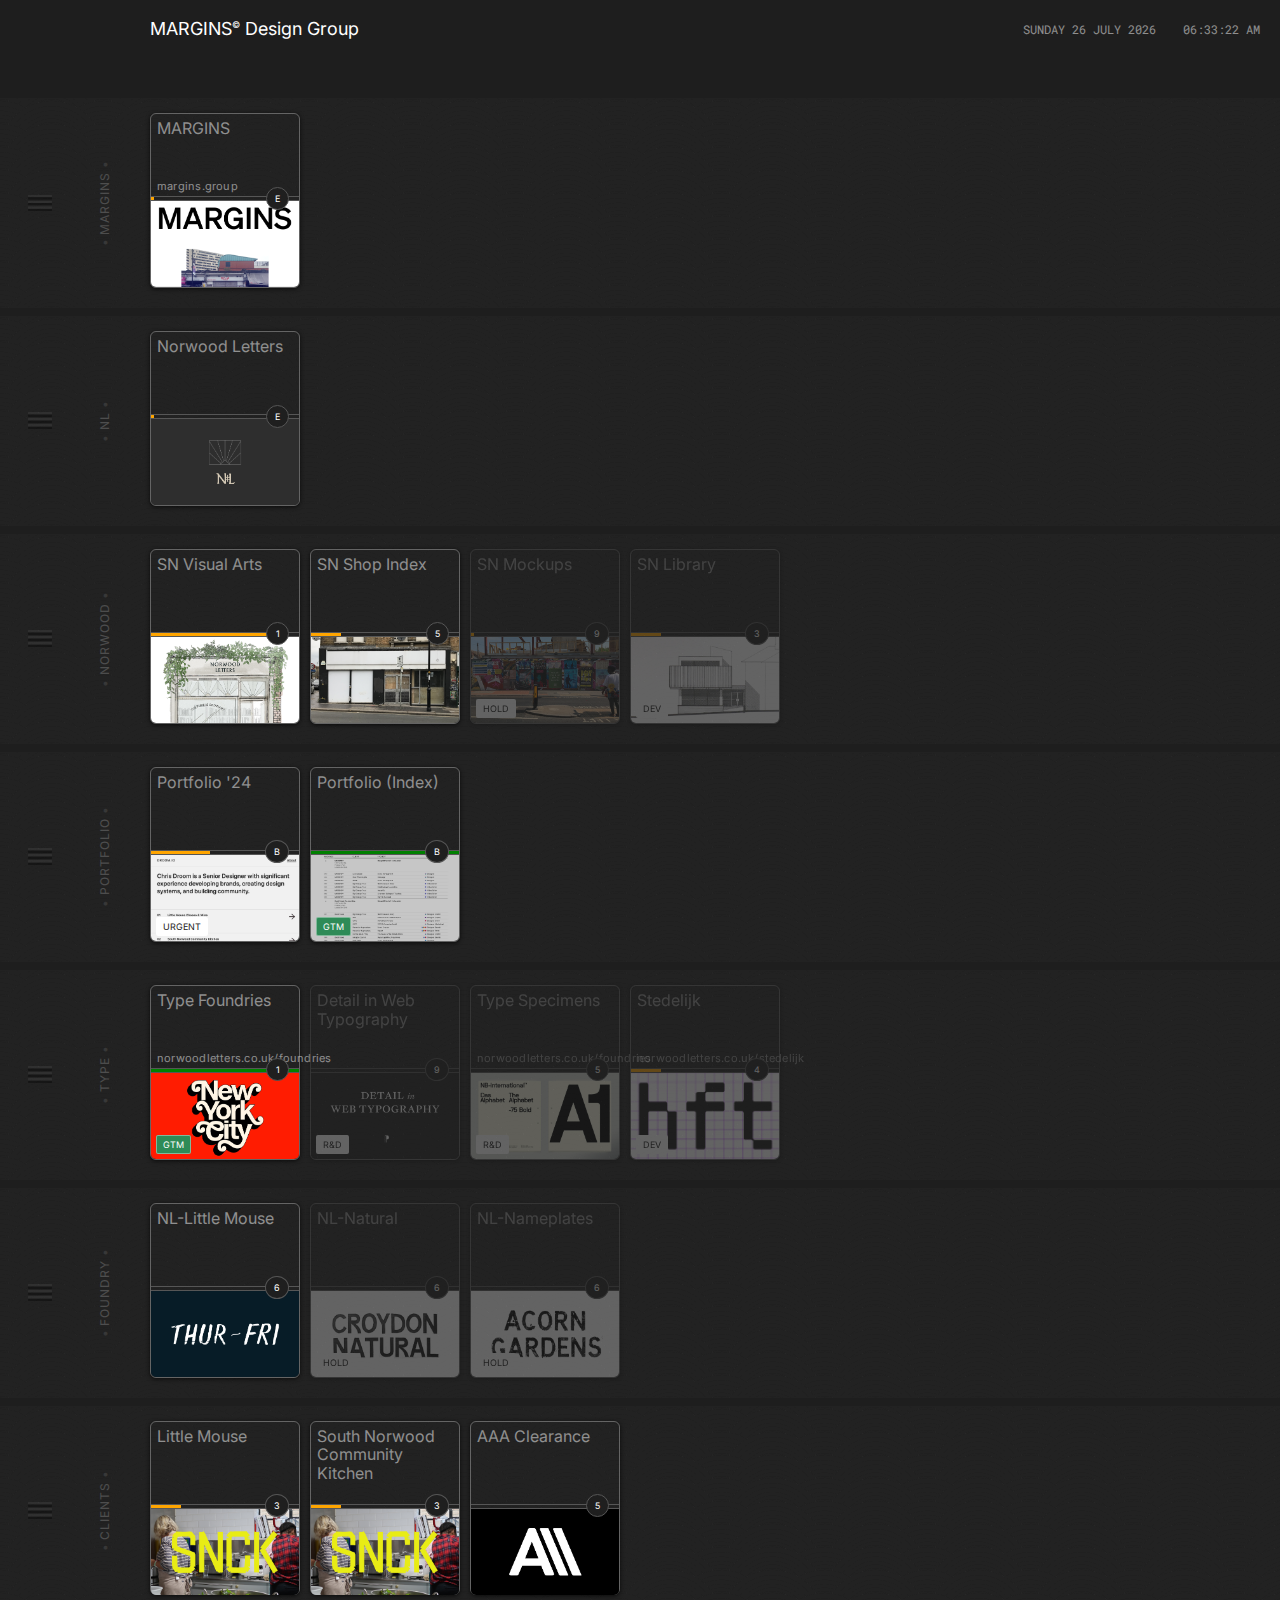
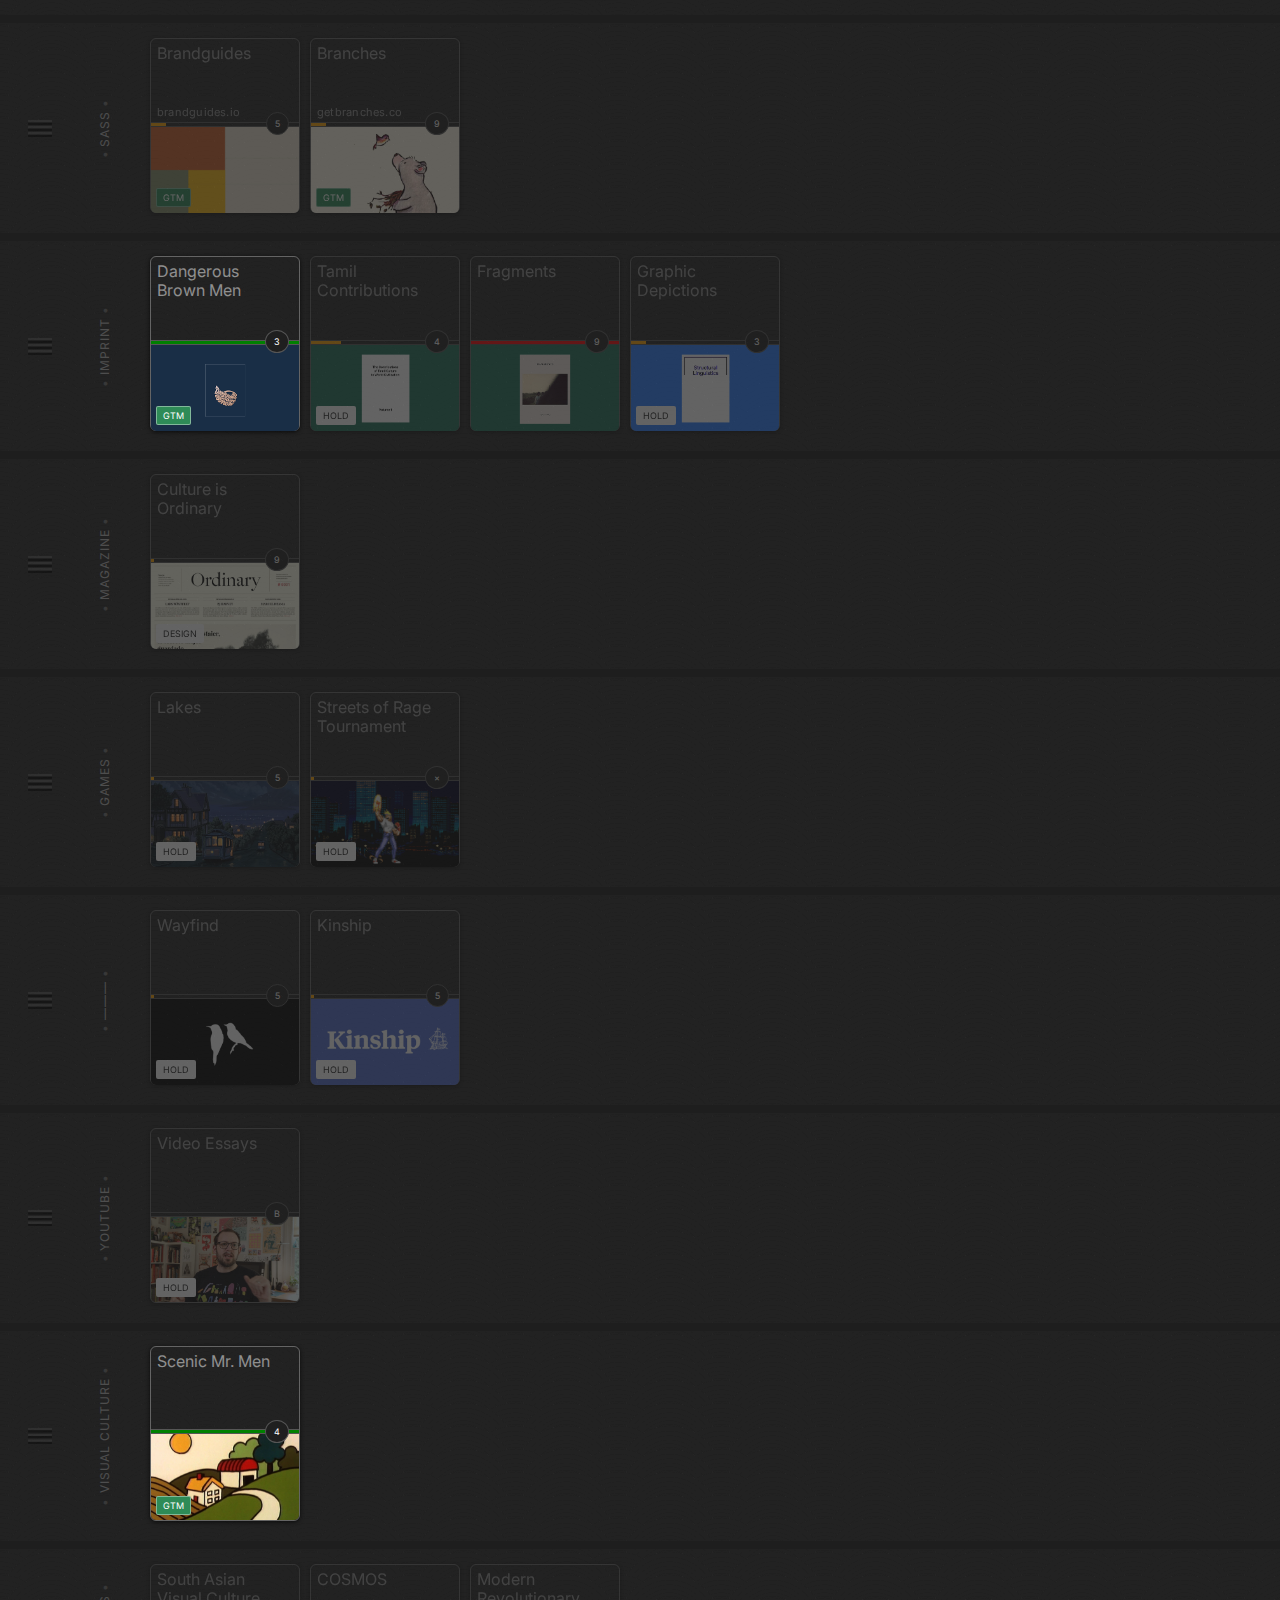
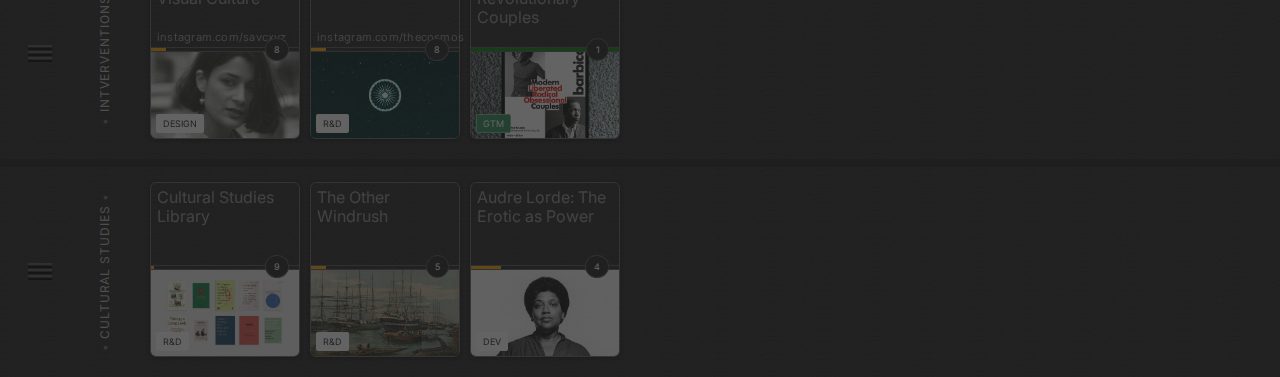
==== index.html @ eea76d72 "init" ====
<!DOCTYPE html>
<html>
   <head>
      <meta name="viewport" content="width=device-width, initial-scale=1">
      <link rel="preconnect" href="https://fonts.googleapis.com">
      <link rel="preconnect" href="https://fonts.gstatic.com" crossorigin>
      <link rel="stylesheet" href="https://fonts.googleapis.com/css2?family=Inter:wght@100..900&display=swap">
      <link rel="stylesheet" href="https://fonts.googleapis.com/css2?family=Roboto+Mono:ital,wght@0,100..700;1,100..700&display=swap">
      <link rel="stylesheet" href="css/reset.css"/>
      <link rel="stylesheet" href="css/gridplan.css"/>
      <link rel="stylesheet" href="css/chrome.css"/>
      <link rel="stylesheet" href="css/panel.css"/>
      <link rel="stylesheet" href="css/unit.css"/>
      <link rel="stylesheet" href="css/progress.css"/>
      <title>GRIDPLAN</title>
   </head>
   <body onload="startTime()">
      <header>
         <div>
            <h1>MARGINS<sup class="copyright">&copy;</sup> Design Group</h1>
         </div>
         <div>
            <div class="clock" id="clockdate">
               <div id="date" class="date"></div>
               <div id="clock" class="time"></div>
            </div>
         </div>
      </header>
      <article class="wrap">


         <section class="panel">
            <div class="panel-grip"><img src="chrome/grip.png"></div>
            <div class="panel-title">
               <label>MARGINS</label>
            </div>
            <div class="units">
               <a href="file:///Users/droom/Dropbox/GIT/margins/index.html" target="_blank" class="unit">
                  <div class="top">
                     <label class="project">MARGINS</label>
                     <label class="detail">margins.group</label>
                     <!-- <label class="tag">TAG</label> -->
                     <label class="points">E</label>
                  </div>
                  <div class="btm">
                     <div class="progress">
                        <div class="bar p0"></div>
                     </div>
                     <img src="units/margins.png">
                  </div>
               </a>
            </div>
         </section>




         <section class="panel">
            <div class="panel-grip"><img src="chrome/grip.png"></div>
            <div class="panel-title">
               <label>NL</label>
            </div>
            <div class="units">
               <a href="file:///Users/droom/Dropbox/GIT/nl/index.html" class="unit">
                  <div class="top">
                     <label class="project">Norwood Letters</label>
                     <!-- <label class="detail">DETAIL</label> -->
                     <!-- <label class="tag">TAG</label> -->
                     <label class="points">E</label>
                  </div>
                  <div class="btm">
                     <div class="progress">
                        <div class="bar p0"></div>
                     </div>
                     <img src="units/nl.png">
                  </div>
               </a>

            </div>
         </section>



         <section class="panel">
            <div class="panel-grip">
               <img src="chrome/grip.png">
            </div>
            <div class="panel-title">
               <label>Norwood</label>
            </div>
            <div class="units">
               <a href="#" class="unit">
                  <div class="top">
                     <label class="project">SN Visual Arts</label>
                     <!-- <label class="detail">DETAIL</label> -->
                     <!-- <label class="tag">TAG</label> -->
                     <label class="points">1</label>
                  </div>
                  <div class="btm">
                     <div class="progress">
                        <div class="bar p80"></div>
                     </div>
                     <img src="units/snva.png">
                  </div>
               </a>


               <a href="#" class="unit">
                  <div class="top">
                     <label class="project">SN Shop Index</label>
                     <!-- <label class="detail">DETAIL</label> -->
                     <!-- <label class="tag">TAG</label> -->
                     <label class="points">5</label>
                  </div>
                  <div class="btm">
                     <div class="progress">
                        <div class="bar p20"></div>
                     </div>
                     <img src="units/shops.png">
                  </div>
               </a>


               <a href="https://www.figma.com/file/OvR7TsTTPzoabJL5PXHqyq/LDN-Mockups?type=design&mode=design&t=ULPZbLzHWSez0Edj-0" class="unit darker box">
                  <div class="top">
                     <label class="project">SN Mockups</label>
                     <!-- <label class="detail">DETAIL</label> -->
                     <label class="tag hold">hold</label>
                     <label class="points">9</label>
                  </div>
                  <div class="btm">
                     <div class="progress">
                        <div class="bar p0"></div>
                     </div>
                     <img src="units/mockups.png">
                  </div>
               </a>
               <a href="#" class="unit">
                  <div class="top">
                     <label class="project">SN Library</label>
                     <!-- <label class="detail">DETAIL</label> -->
                     <label class="tag hold">dev</label>
                     <label class="points">3</label>
                  </div>
                  <div class="btm">
                     <div class="progress">
                        <div class="bar p20"></div>
                     </div>
                     <img src="units/snl.png">
                  </div>
               </a>



            </div>
         </section>










         <section class="panel">
            <div class="panel-grip"><img src="chrome/grip.png"></div>
            <div class="panel-title">
               <label>Portfolio</label>
            </div>
            <div class="units">


               <a href="file:///Users/droom/Dropbox/GIT/portfolio-2024/_build/index.html" target="_blank" class="unit">
                  <div class="top">
                     <label class="project">Portfolio '24</label>
                     <!-- <label class="detail">DETAIL</label> -->
                     <label class="tag urgent">urgent</label>
                     <label class="points">B</label>
                  </div>
                  <div class="btm">
                     <div class="progress">
                        <div class="bar p40"></div>
                     </div>
                     <img src="units/portfolio.png">
                  </div>
               </a>
               <a href="file:///Users/droom/Dropbox/GIT/portfolio-index/index.html" class="unit">
                  <div class="top">
                     <label class="project">Portfolio (Index)</label>
                     <!-- <label class="detail">DETAIL</label> -->
                     <label class="tag gtm">gtm</label>
                     <label class="points">B</label>
                  </div>
                  <div class="btm">
                     <div class="progress">
                        <div class="bar p100"></div>
                     </div>
                     <img src="units/portfolio-index.png">
                  </div>
               </a>


            </div>
         </section>









         <section class="panel">
            <div class="panel-grip"><img src="chrome/grip.png"></div>
            <div class="panel-title">
               <label>Type</label>
            </div>
            <div class="units">


              <a href="#" class="unit">
                  <div class="top">
                     <label class="project">Type Foundries</label>
                     <label class="detail">norwoodletters.co.uk/foundries</label>
                     <label class="tag gtm">gtm</label>
                     <label class="points">1</label>
                  </div>
                  <div class="btm">
                     <div class="progress">
                        <div class="bar p100"></div>
                     </div>
                     <img src="units/foundries.png">
                  </div>
               </a>


               <a href="#" class="unit">
                  <div class="top">
                     <label class="project">Detail in Web Typography</label>
                     <!-- <label class="detail">DETAIL</label> -->
                     <label class="tag r&d hold">r&amp;d</label>
                     <label class="points">9</label>
                  </div>
                  <div class="btm">
                     <div class="progress">
                        <div class="bar"></div>
                     </div>
                     <img src="units/diwt.png">
                  </div>
               </a>


               <a href="#" class="unit">
                  <div class="top">
                     <label class="project">Type Specimens</label>
                     <label class="detail">norwoodletters.co.uk/foundries</label>
                     <label class="tag r&d hold">r&amp;d</label>
                     <label class="points">5</label>
                  </div>
                  <div class="btm">
                     <div class="progress">
                        <div class="bar"></div>
                     </div>
                     <img src="units/typeface-index.png">
                  </div>
               </a>


 

               <a href="project/lorde.html" class="unit">
                  <div class="top">
                     <label class="project">Stedelijk</label>
                     <label class="detail">norwoodletters.co.uk/stedelijk</label>
                     <label class="tag hold">dev</label>
                     <label class="points">4</label>
                  </div>
                  <div class="btm">
                     <div class="progress">
                        <div class="bar p20"></div>
                     </div>
                     <img src="units/stedelijk.png">
                  </div>
               </a>

            </div>
         </section>










         
         <section class="panel">
            <div class="panel-grip">
               <img src="chrome/grip.png">
            </div>
            <div class="panel-title">
               <label>Foundry</label>
            </div>
            <div class="units">
               <a href="#" class="unit">
                  <div class="top">
                     <label class="project">NL-Little Mouse</label>
                     <!-- <label class="detail">DETAIL</label> -->
                     <!-- <label class="tag">TAG</label> -->
                     <label class="points">6</label>
                  </div>
                  <div class="btm">
                     <div class="progress">
                        <div class="bar"></div>
                     </div>
                     <img src="units/justina.png">
                  </div>
               </a>
               <a href="#" class="unit">
                  <div class="top">
                     <label class="project">NL-Natural</label>
                     <!-- <label class="detail">DETAIL</label> -->
                     <label class="tag hold">hold</label>
                     <label class="points">6</label>
                  </div>
                  <div class="btm">
                     <div class="progress">
                        <div class="bar"></div>
                     </div>
                     <img src="units/natural.png">
                  </div>
               </a>
               <a href="#" class="unit">
                  <div class="top">
                     <label class="project">NL-Nameplates</label>
                     <!-- <label class="detail">DETAIL</label> -->
                     <label class="tag hold">hold</label>
                     <label class="points">6</label>
                  </div>
                  <div class="btm">
                     <div class="progress">
                        <div class="bar"></div>
                     </div>
                     <img src="units/nameplates.png">
                  </div>
               </a>
            </div>
         </section>



























         <section class="panel">
            <div class="panel-grip"><img src="chrome/grip.png"></div>
            <div class="panel-title"><label>Clients</label></div>
            <div class="units">


               
               <a href="#" class="unit">
                  <div class="top">
                     <label class="project">Little Mouse</label>
                     <!-- <label class="detail">DETAIL</label> -->
                     <!-- <label class="tag">TAG</label> -->
                     <label class="points">3</label>
                  </div>
                  <div class="btm">
                     <div class="progress">
                        <div class="bar p20"></div>
                     </div>
                     <img src="units/snck.png">
                  </div>
               </a>



               <a href="#" class="unit">
                  <div class="top">
                     <label class="project">South Norwood Community Kitchen</label>
                     <!-- <label class="detail">DETAIL</label> -->
                     <!-- <label class="tag">TAG</label> -->
                     <label class="points">3</label>
                  </div>
                  <div class="btm">
                     <div class="progress">
                        <div class="bar p20"></div>
                     </div>
                     <img src="units/snck.png">
                  </div>
               </a>



               <a href="#" class="unit">
                  <div class="top">
                     <label class="project">AAA Clearance</label>
                     <!-- <label class="detail">DETAIL</label> -->
                     <!-- <label class="tag">TAG</label> -->
                     <label class="points">5</label>
                  </div>
                  <div class="btm">
                     <div class="progress">
                        <div class="bar"></div>
                     </div>
                     <img src="units/tripplea.png">
                  </div>
               </a>
            </div>
         </section>





         <section class="panel">
            <div class="panel-grip"><img src="chrome/grip.png"></div>
            <div class="panel-title"><label>SaSS</label></div>
            <div class="units">
               <a href="#" class="unit">
                  <div class="top">
                     <label class="project">Brandguides</label>
                     <label class="detail">brandguides.io</label>
                     <label class="tag gtm hold">gtm</label>
                     <label class="points">5</label>
                  </div>
                  <div class="btm">
                     <div class="progress">
                        <div class="bar p10"></div>
                     </div>
                     <img src="units/brandguides.png">
                  </div>
               </a>
               <a href="#" class="unit">
                  <div class="top">
                     <label class="project">Branches</label>
                     <label class="detail">getbranches.co</label>
                     <label class="tag hold gtm">gtm</label>
                     <label class="points">9</label>
                  </div>
                  <div class="btm">
                     <div class="progress">
                        <div class="bar p10"></div>
                     </div>
                     <img src="units/branches.png">
                  </div>
               </a>

            </div>
         </section>















         
         <section class="panel">
            <div class="panel-grip">
               <img src="chrome/grip.png">
            </div>
            <div class="panel-title">
               <label>Imprint</label>
            </div>
            <div class="units">
               <a href="#" class="unit">
                  <div class="top">
                     <label class="project">Dangerous<br>Brown Men</label>
                     <!-- <label class="detail">DETAIL</label> -->
                     <label class="tag gtm">gtm</label>
                     <label class="points">3</label>
                  </div>
                  <div class="btm">
                     <div class="progress">
                        <div class="bar p100"></div>
                     </div>
                     <img src="units/dbm.png">
                  </div>
               </a>
               <a href="#" class="unit">
                  <div class="top">
                     <label class="project">Tamil Contributions</label>
                     <!-- <label class="detail">DETAIL</label> -->
                     <label class="tag hold">hold</label>
                     <label class="points">4</label>
                  </div>
                  <div class="btm">
                     <div class="progress">
                        <div class="bar p20"></div>
                     </div>
                     <img src="units/tamil.png">
                  </div>
               </a>
               <a href="#" class="unit">
                  <div class="top">
                     <label class="project">Fragments</label>
                     <!-- <label class="detail">DETAIL</label> -->
                     <!-- <label class="tag">TAG</label> -->
                     <label class="points">9</label>
                  </div>
                  <div class="btm">
                     <div class="progress">
                        <div class="bar hold"></div>
                     </div>
                     <img src="units/fragments.png">
                  </div>
               </a>
               <a href="#" class="unit">
                  <div class="top">
                     <label class="project">Graphic Depictions</label>
                     <!-- <label class="detail">DETAIL</label> -->
                     <label class="tag hold">hold</label>
                     <label class="points">3</label>
                  </div>
                  <div class="btm">
                     <div class="progress">
                        <div class="bar p10"></div>
                     </div>
                     <img src="units/structual.png">
                  </div>
               </a>
            </div>
         </section>



         <section class="panel">
            <div class="panel-grip"><img src="chrome/grip.png"></div>
            <div class="panel-title">
               <label>Magazine</label>
            </div>
            <div class="units">
               <a href="#" class="unit">
                  <div class="top">
                     <label class="project">Culture is Ordinary</label>
                     <!-- <label class="detail">DETAIL</label> -->
                     <label class="tag hold">design</label>
                     <label class="points">9</label>
                  </div>
                  <div class="btm">
                     <div class="progress">
                        <div class="bar p0"></div>
                     </div>
                     <img src="units/ordinary.png">
                  </div>
               </a>
            </div>

         </section>




         <section class="panel">
            <div class="panel-grip"><img src="chrome/grip.png"></div>
            <div class="panel-title">
               <label>Games</label>
            </div>
            <div class="units">
               <a href="project/lakes.html" class="unit">
                  <div class="top">
                     <label class="project">Lakes</label>
                     <!-- <label class="detail">DETAIL</label> -->
                     <label class="tag hold">hold</label>
                     <label class="points">5</label>
                  </div>
                  <div class="btm">
                     <div class="progress">
                        <div class="bar p0"></div>
                     </div>
                     <img src="units/lakes.png">
                  </div>
               </a>
               <a href="project/lorde.html" class="unit">
                  <div class="top">
                     <label class="project">Streets of Rage Tournament</label>
                     <!-- <label class="detail">DETAIL</label> -->
                     <label class="tag hold">hold</label>
                     <label class="points">×</label>
                  </div>
                  <div class="btm">
                     <div class="progress">
                        <div class="bar p0"></div>
                     </div>
                     <img src="units/sor.png">
                  </div>
               </a>
            </div>
         </section>


         <section class="panel">
            <div class="panel-grip"><img src="chrome/grip.png"></div>
            <div class="panel-title"><label>———</label></div>
            <div class="units">

               <a href="#" class="unit">
                  <div class="top">
                     <label class="project">Wayfind</label>
                     <!-- <label class="detail">DETAIL</label> -->
                     <label class="tag hold">hold</label>
                     <label class="points">5</label>
                  </div>
                  <div class="btm">
                     <div class="progress">
                        <div class="bar p0"></div>
                     </div>
                     <img src="units/wayfind.png">
                  </div>
               </a>

               <a href="#" class="unit">
                  <div class="top">
                     <label class="project">Kinship</label>
                     <!-- <label class="detail">DETAIL</label> -->
                     <label class="tag hold">hold</label>
                     <label class="points">5</label>
                  </div>
                  <div class="btm">
                     <div class="progress">
                        <div class="bar p0"></div>
                     </div>
                     <img src="units/kinship.png">
                  </div>
               </a>
            </div>
         </section>


         <section class="panel">
            <div class="panel-grip"><img src="chrome/grip.png"></div>
            <div class="panel-title">
               <label>YouTube</label>
            </div>
            <div class="units">

               <a href="#" class="unit">
                  <div class="top">
                     <label class="project">Video Essays</label>
                     <!-- <label class="detail">DETAIL</label> -->
                     <label class="tag hold">hold</label>
                     <label class="points">B</label>
                  </div>
                  <div class="btm">
                     <div class="progress">
                        <div class="bar"></div>
                     </div>
                     <img src="units/video.png">
                  </div>
               </a>

            </div>
         </section>



         <section class="panel">
            <div class="panel-grip"><img src="chrome/grip.png"></div>
            <div class="panel-title">
               <label>Visual Culture</label>
            </div>
            <div class="units">
               <a href="#" class="unit">
                  <div class="top">
                     <label class="project">Scenic Mr. Men</label>
                     <!-- <label class="detail">DETAIL</label> -->
                     <label class="tag gtm">gtm</label>
                     <label class="points">4</label>
                  </div>
                  <div class="btm">
                     <div class="progress">
                        <div class="bar p100"></div>
                     </div>
                     <img src="units/scenic.png">
                  </div>
               </a>


            </div>
         </section>



         <section class="panel">
            <div class="panel-grip"><img src="chrome/grip.png"></div>
            <div class="panel-title">
               <label>Intverventions</label>
            </div>
            <div class="units">
               <a href="#" class="unit">
                  <div class="top">
                     <label class="project">South Asian Visual Culture</label>
                     <label class="detail">instagram.com/savcxyz</label>
                     <label class="tag hold">design</label>
                     <label class="points">8</label>
                  </div>
                  <div class="btm">
                     <div class="progress">
                        <div class="bar p10"></div>
                     </div>
                     <img src="units/savc.png">
                  </div>
               </a>
               <a href="#" class="unit">
                  <div class="top">
                     <label class="project">COSMOS</label>
                     <label class="detail">instagram.com/thecosmos</label>
                     <label class="tag hold r&d">r&amp;d</label>
                     <label class="points">8 </label>
                  </div>
                  <div class="btm">
                     <div class="progress">
                        <div class="bar p10"></div>
                     </div>
                     <img src="units/cosmos.png">
                  </div>
               </a>

               <a href="#" class="unit">
                  <div class="top">
                     <label class="project">Modern Revolutionary Couples</label>
                     <!-- <label class="detail">DETAIL</label> -->
                     <label class="tag gtm hold">gtm</label>
                     <label class="points">1</label>
                  </div>
                  <div class="btm">
                     <div class="progress">
                        <div class="bar p100"></div>
                     </div>
                     <img src="units/barbican.png">
                  </div>
               </a>
            </div>
         </section>







         <section class="panel">
            <div class="panel-grip"><img src="chrome/grip.png"></div>
            <div class="panel-title">
               <label>Cultural Studies</label>
            </div>
            <div class="units">
               <a href="#" class="unit">
                  <div class="top">
                     <label class="project">Cultural Studies Library</label>
                     <!-- <label class="detail">DETAIL</label> -->
                     <label class="tag r&d hold">r&amp;d</label>
                     <!-- <label class="tag">TAG</label> -->

                     <label class="points">9</label>
                  </div>
                  <div class="btm">
                     <div class="progress">
                        <div class="bar p0"></div>
                     </div>
                     <img src="units/cultural.png">
                  </div>
               </a>
               <a href="#" class="unit">
                  <div class="top">
                     <label class="project">The Other Windrush</label>
                     <!-- <label class="detail">DETAIL</label> -->
                     <label class="tag r&d hold">r&amp;d</label>
                     <label class="points">5</label>
                  </div>
                  <div class="btm">
                     <div class="progress">
                        <div class="bar p10"></div>
                     </div>
                     <img src="units/exhibition.png">
                  </div>
               </a>

               <a href="project/lorde.html" class="unit">
                  <div class="top">
                     <label class="project">Audre Lorde: The Erotic as Power</label>
                     <!-- <label class="detail">DETAIL</label> -->
                     <label class="tag hold">dev</label>
                     <label class="points">4</label>
                  </div>
                  <div class="btm">
                     <div class="progress">
                        <div class="bar p20"></div>
                     </div>
                     <img src="units/lorde.png">
                  </div>
               </a>

            </div>

         </section>




      </article>
   </body>
   <script type="text/javascript">
      function startTime() {
          var today = new Date();
          var hr = today.getHours();
          var min = today.getMinutes();
          var sec = today.getSeconds();
          ap = (hr < 12) ? "<span>AM</span>" : "<span>PM</span>";
          hr = (hr == 0) ? 12 : hr;
          hr = (hr > 12) ? hr - 12 : hr;
          //Add a zero in front of numbers<10
          hr = checkTime(hr);
          min = checkTime(min);
          sec = checkTime(sec);
          // document.getElementById("clock").innerHTML = hr + ":" + min + " " + ap;
          document.getElementById("clock").innerHTML = hr + ":" + min + ":" + sec + " " + ap;
      
          
          var months = ['January', 'February', 'March', 'April', 'May', 'June', 'July', 'August', 'September', 'October', 'November', 'December'];
          // var days = ['Sun', 'Mon', 'Tue', 'Wed', 'Thu', 'Fri', 'Sat'];
          var days = ['Sunday', 'Monday', 'Tuesday', 'Wednesday', 'Thursday', 'Friday', 'Saturday'];
      
          var curWeekDay = days[today.getDay()];
          var curDay = today.getDate();
          var curMonth = months[today.getMonth()];
          var curYear = today.getFullYear();
          var date = curWeekDay+" "+curDay+" "+curMonth+" "+curYear;
          document.getElementById("date").innerHTML = date;
          
          var time = setTimeout(function(){ startTime() }, 500);
      }
      function checkTime(i) {
          if (i < 10) {
              i = "0" + i;
          }
          return i;
      }
      
      
      
      
      
   </script>
</html>
---- css/gridplan.css ----
html, body {
     height: 100%;
     background: #1E1E1E;
/*     background: #222;*/

     color: rgba(255,255,255,0.5);
     font-family: "Inter", sans-serif;
     font-optical-sizing: auto;
     font-style: normal;
     font-variation-settings: "slnt" 0;
}
 *, *:before, *:after {
     box-sizing: border-box;
/*     outline: 1px solid red;*/
     
}
 a{
     color: inherit;
}
---- css/chrome.css ----
.logo{
     border-radius: 10px;
     position: fixed;
     top: 25px;
     right: 25px;
     width: 40px;
     z-index: 999;
}

header{
   display: flex;
}

header div{
}

header div:nth-child(1){
flex-grow: 1;
}
header div:nth-child(2){
}

.clock{
     margin: 20px 20px 0 0;
     line-height: 1.2rem;
     font-family: "Roboto Mono", monospace;
     font-optical-sizing: auto;
       font-weight: 400;
     font-style: normal;
     font-size: 12px;
     text-transform: uppercase;
}

.time,
.date{
/*   display: inline-flex;*/
   display: inline;

}

.time{
   margin-left: 20px;
}


sup{
font-size: 9px;
vertical-align: super;
}

 h1{
    color: white;
     margin: 20px 0 60px 150px;
     font-size: 18px;
}
---- css/panel.css ----
.units{
     display: flex;
     gap: 10px;
     padding: 15px 10px 20px 20px;
}
 .panel{
     display: flex;
     background: #1E1E1E;
     background: #222;
     width: 100%;
     background-image: url("../bg/arches.png");
}
 .panel + .panel{
     margin-top: 8px;
}
 .panel + .panel-title{
     margin-top: 8px;
}

 .panel-grip {
         display: flex;
     justify-content: center;
     align-items: center;
     width: 80px;
     min-width: 80px;
 }

 .panel-grip img{
    width: 24px;
    min-width: 24px;
    opacity: 0.7;
 }



 .panel-title{
     display: flex;
     justify-content: center;
/*     align-items: center;*/
     width: 50px;
     min-width: 50px;
     text-align: center;
/*     text-align: justify;*/

}
 .panel-title label{
     font-size: 12px;
     text-transform: uppercase;
     writing-mode: sideways-lr;
     letter-spacing: 0.08em;
     opacity: 0.4;
/*     color: blue;*/
}


 .panel-title label:before{
     content: "• ";
     opacity: 0.5;
}
 .panel-title label:after{
     content: " •";
     opacity: 0.5;

}
---- css/unit.css ----
.unit{
     width: 150px;
     min-width: 150px;
     border-radius: 6px;
     white-space: wrap;
     display: flex;
     flex-direction: column;
     align-items: flex-end;
     border-color: rgba(255, 255, 255, 0.3);
     border-width: 1px;
     border-style: solid;
     position: relative;
     box-shadow: rgba(0, 0, 0, 0.7) 0px 1px 4px;
}
 .unit .top{
     height: 50%;
     width: 100%;
     min-height: 84px;
     padding: 5px 7px 8px 6px;
     display: flex;
     flex-direction: column;
}
 .unit .top .project{
     line-height: 1.18rem;
     align-self: flex-start;
     flex-grow: 1;
     width: 100%;
}
 .unit .top .detail{
     align-self: end;
     font-size: 11px;
     letter-spacing: 0.02em;
     line-height: 1.1em;
     width: 100%;
}


 .unit .top .tag{
     border-radius: 2px;
     position: absolute;
     bottom: 5px;
     left: 5px;
     font-size: 9px;
     padding: 4px 6px;
     border: rgba(255, 255, 255, 0.4);
     border-width: 1px;
     border-style: solid;
     color: white;
     color: #222;
     text-transform: uppercase;
/*     mix-blend-mode: exclusion;*/
     background-color: rgba(255, 255, 255, 1);
}

 .unit .top .tag.gtm{
/*     background-color: rgba(255, 255, 255, 1);*/
     color: white;
     background-color: seagreen;
}








.points{
     border-radius: 50%;
     background: green;
     color: white;
     position: absolute;
     top: 42%;
     right: 10px;
     font-size: 9px;
     background: #1f1f1f;
     padding: 6px 8px;
     min-width: 23px;
     border-color: #565656;
     border-width: 1px;
     border-style: solid;
     text-align: center;
}
 .unit:hover{
     border-color: rgba(255, 255, 255, 0.8);
     border-width: 1px;
     border-style: solid;
}
 .unit:hover .top{
     opacity: 1;
}
 .unit:hover .top .project{
     color: white;
}

 .unit:hover .top .points{
/*     border-color: #565656;*/
     border-color: #D2D2D2;
     border-width: 1px;
     border-style: solid;
}



 .unit:hover .btm .progress{
     border-top: #D2D2D2 solid 1px;
     border-bottom: #D2D2D2 solid 1px;

}

 .unit .btm{
     align-self: flex-end;
     height: 50%;
     width: 100%;
/*     min-height: 84px;*/
}
 .unit .btm img{
     width: 100%;
/*     height: 90px;*/
/*     width: 150px;*/

     border-bottom-left-radius: 5px;
     border-bottom-right-radius: 5px;
}




.unit:has(.hold){
    opacity: 0.3;
}

.unit:has(.hold):hover{
    opacity: 0.9;
}



.unit:has(.p100){
/*    opacity: 0.3;*/
/*    border-color: seagreen;*/
}



/* guide */

 .unit-guide{
     width: 150px;
     opacity: 0.7;
}
 .unit-guide:hover{
     opacity: 1;
}



  .black.box {
    --shadow-color: hsl(0deg 0% 0% / 0.5);
  }

  .goldilocks.box {
    --shadow-color: hsl(220deg 60% 50%);
  }
  .box {
    filter: drop-shadow(
      1px 2px 8px var(--shadow-color)
    );
  }
---- css/progress.css ----
.progress{
    width: 100%;
    height: 5px;
    margin-top: -4px;
     border-bottom: #D2D2D2 solid 1px;
     border-bottom: #565656 solid 1px;
     border-top: #565656 solid 1px;

}
.progress .bar{
    width: 0%;
    height: 3px;
    background-color: orange;
}

.progress .bar.p0{
    width: 2%;
}

.progress .bar.p10{
    width: 10%;
}

.progress .bar.p20{
    width: 20%;
}

.progress .bar.p40{
    width: 40%;
}

.progress .bar.p60{
    width: 60%;
}

.progress .bar.p80{
    width: 80%;
}

.progress .bar.p100{
    width: 100%;
    background-color: green;
}


.progress .bar.hold{
    width: 100%;
    background-color: red;

}
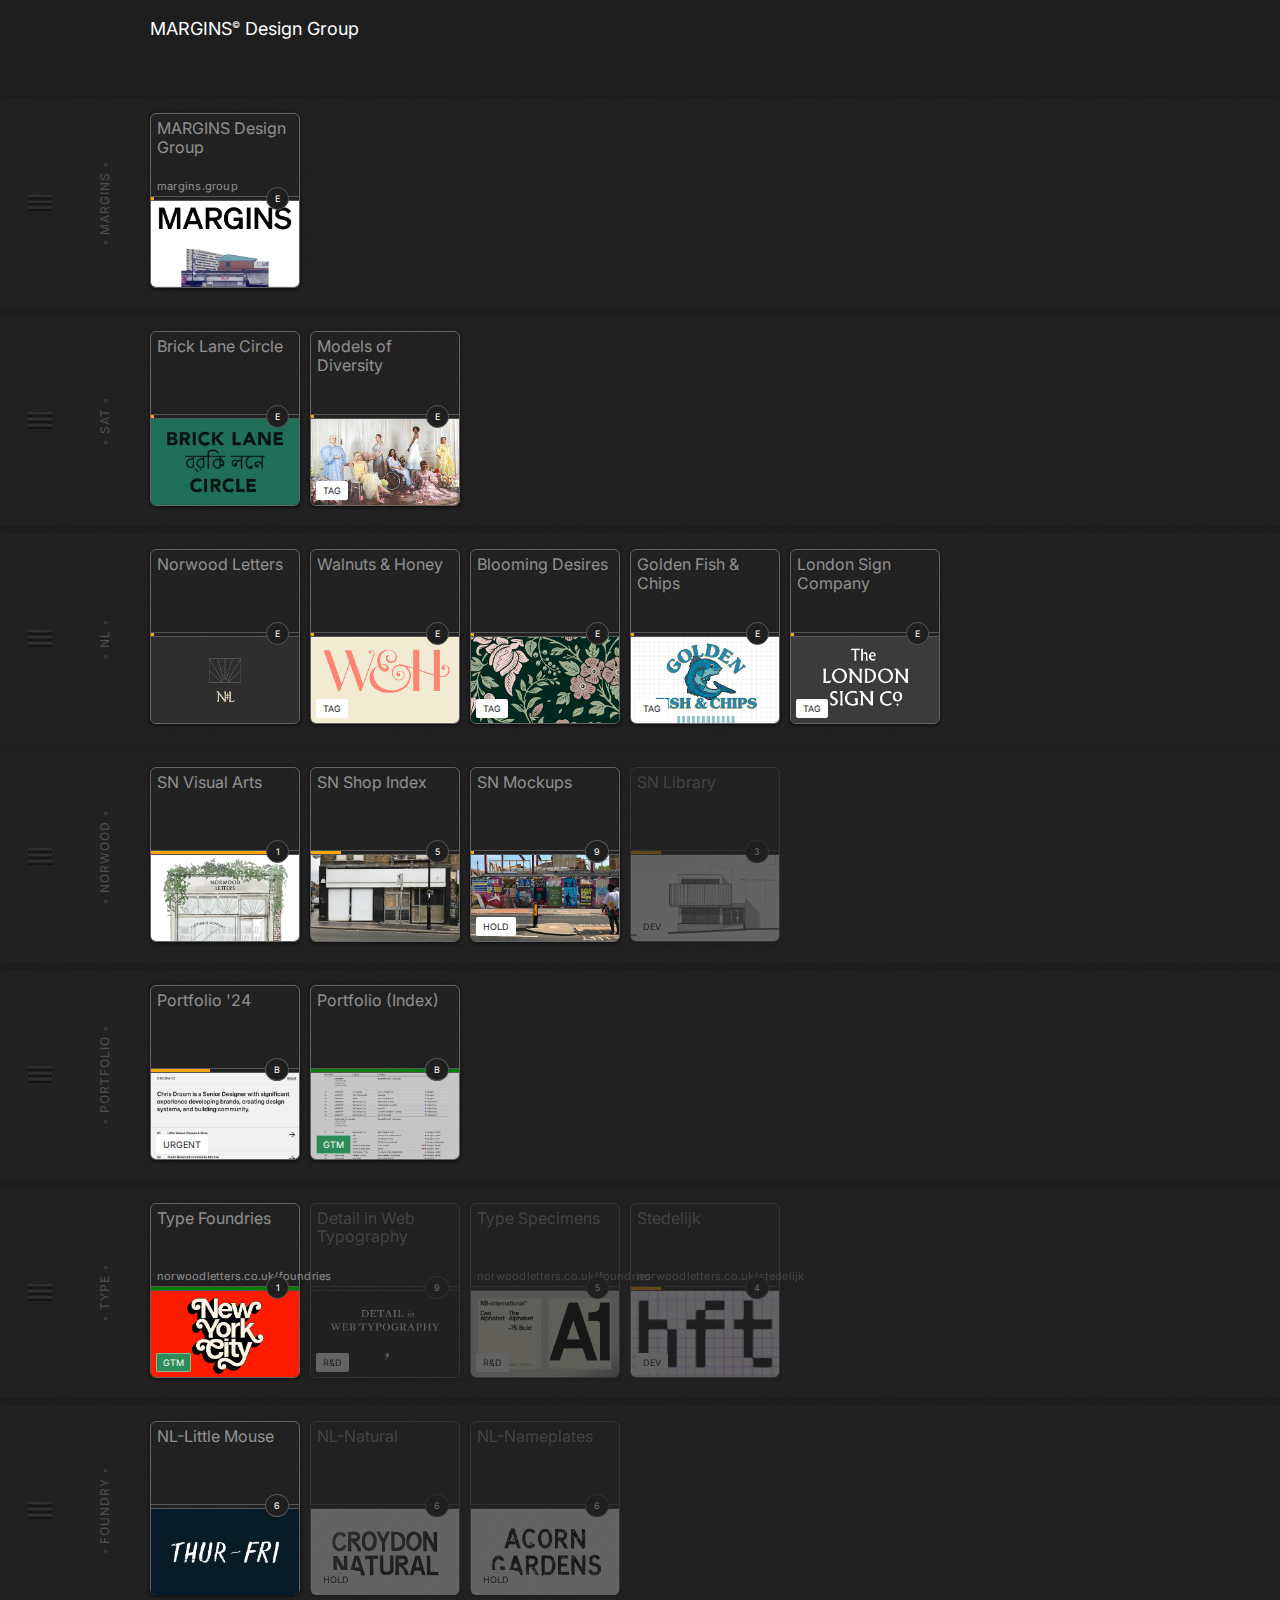
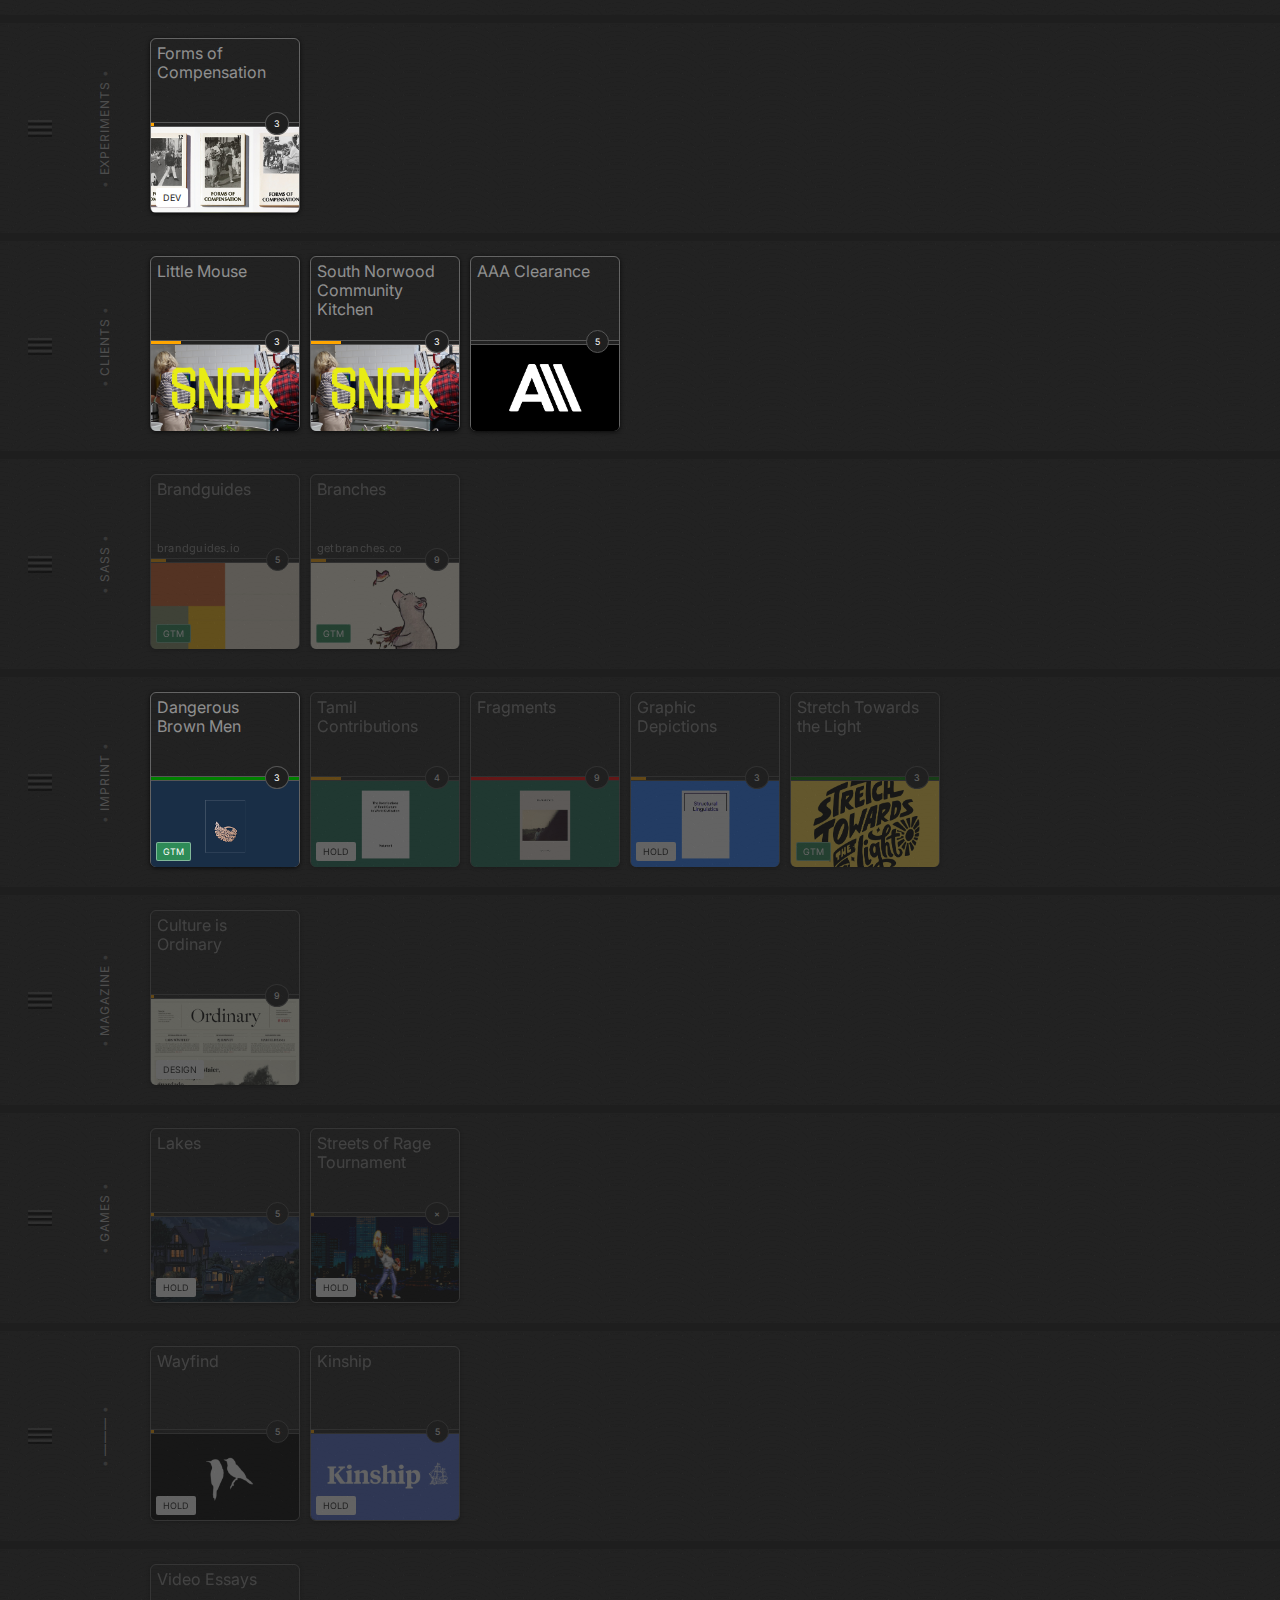
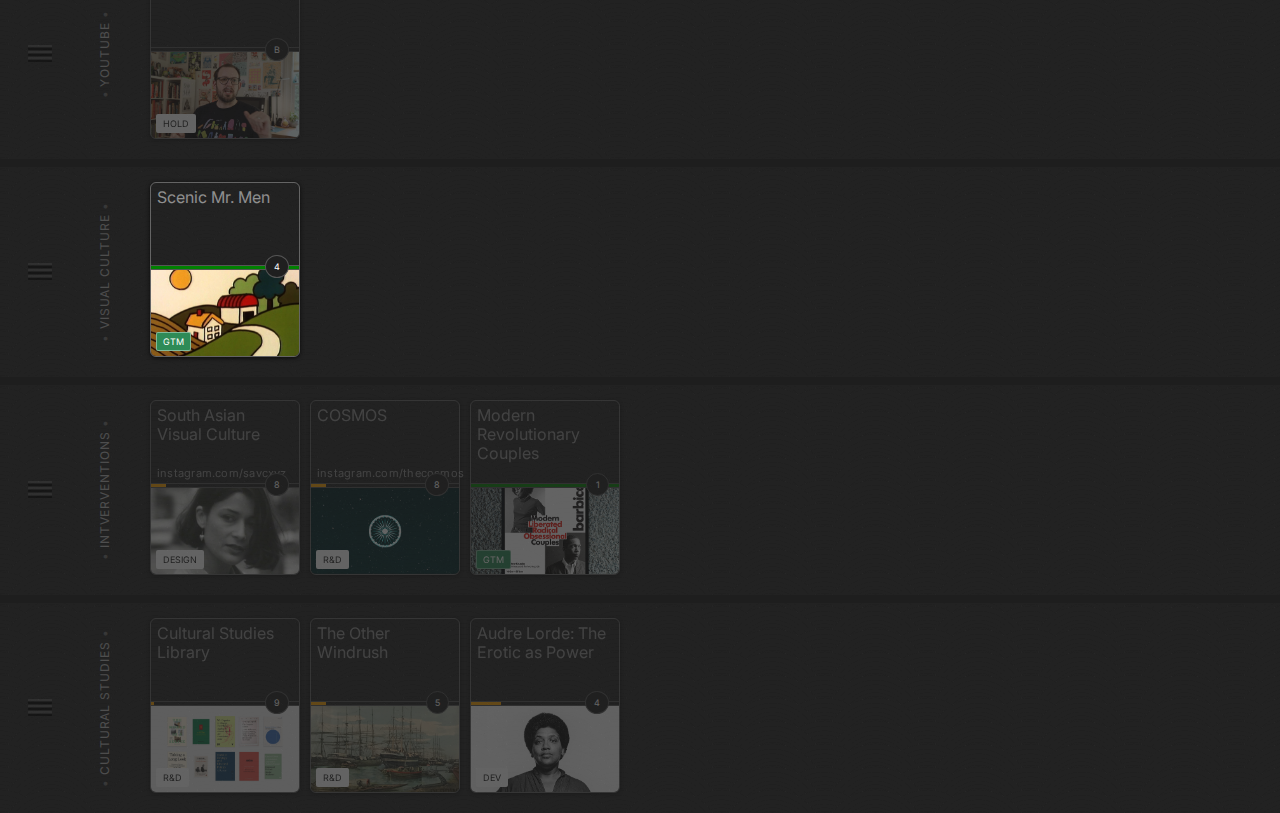
==== commit 981426bc: "adds projects" ====
--- a/index.html
+++ b/index.html
@@ -6,12 +6,23 @@
       <link rel="preconnect" href="https://fonts.gstatic.com" crossorigin>
       <link rel="stylesheet" href="https://fonts.googleapis.com/css2?family=Inter:wght@100..900&display=swap">
       <link rel="stylesheet" href="https://fonts.googleapis.com/css2?family=Roboto+Mono:ital,wght@0,100..700;1,100..700&display=swap">
+
+
       <link rel="stylesheet" href="css/reset.css"/>
       <link rel="stylesheet" href="css/gridplan.css"/>
       <link rel="stylesheet" href="css/chrome.css"/>
       <link rel="stylesheet" href="css/panel.css"/>
       <link rel="stylesheet" href="css/unit.css"/>
       <link rel="stylesheet" href="css/progress.css"/>
+
+
+      <link rel="apple-touch-icon" sizes="180x180" href="assets/favicon/apple-touch-icon.png">
+      <link rel="icon" type="image/png" sizes="32x32" href="assets/favicon/favicon-32x32.png">
+      <link rel="icon" type="image/png" sizes="16x16" href="assets/favicon/favicon-16x16.png">
+      <!-- <link rel="manifest" href="favicon/site.webmanifest"> -->
+
+
+
       <title>GRIDPLAN</title>
    </head>
    <body onload="startTime()">
@@ -19,25 +30,19 @@
          <div>
             <h1>MARGINS<sup class="copyright">&copy;</sup> Design Group</h1>
          </div>
-         <div>
-            <div class="clock" id="clockdate">
-               <div id="date" class="date"></div>
-               <div id="clock" class="time"></div>
-            </div>
-         </div>
       </header>
       <article class="wrap">
 
 
          <section class="panel">
-            <div class="panel-grip"><img src="chrome/grip.png"></div>
+            <div class="panel-grip"><img src="assets/chrome/grip.png"></div>
             <div class="panel-title">
                <label>MARGINS</label>
             </div>
             <div class="units">
                <a href="file:///Users/droom/Dropbox/GIT/margins/index.html" target="_blank" class="unit">
                   <div class="top">
-                     <label class="project">MARGINS</label>
+                     <label class="project">MARGINS Design Group</label>
                      <label class="detail">margins.group</label>
                      <!-- <label class="tag">TAG</label> -->
                      <label class="points">E</label>
@@ -54,17 +59,18 @@
 
 
 
-
-         <section class="panel">
-            <div class="panel-grip"><img src="chrome/grip.png"></div>
-            <div class="panel-title">
-               <label>NL</label>
-            </div>
-            <div class="units">
-               <a href="file:///Users/droom/Dropbox/GIT/nl/index.html" class="unit">
-                  <div class="top">
-                     <label class="project">Norwood Letters</label>
-                     <!-- <label class="detail">DETAIL</label> -->
+         <section class="panel">
+            <div class="panel-grip"><img src="assets/chrome/grip.png"></div>
+            <div class="panel-title">
+               <label>SAT</label>
+            </div>
+
+
+            <div class="units">
+               <a href="file:///Users/droom/Dropbox/GIT/margins/index.html" target="_blank" class="unit">
+                  <div class="top">
+                     <label class="project">Brick Lane Circle</label>
+                     <label class="detail"></label>
                      <!-- <label class="tag">TAG</label> -->
                      <label class="points">E</label>
                   </div>
@@ -72,10 +78,131 @@
                      <div class="progress">
                         <div class="bar p0"></div>
                      </div>
+                     <img src="units/bricklane.png">
+                  </div>
+               </a>
+
+
+               <a href="#" target="_blank" class="unit">
+                  <div class="top">
+                     <label class="project">Models of Diversity</label>
+                     <label class="detail"></label>
+                     <label class="tag">TAG</label>
+                     <label class="points">E</label>
+                  </div>
+                  <div class="btm">
+                     <div class="progress">
+                        <div class="bar p0"></div>
+                     </div>
+                     <img src="units/mod.png">
+                  </div>
+               </a>
+            </div>
+
+
+
+
+
+         </section>
+
+
+
+
+
+
+
+         <section class="panel">
+            <div class="panel-grip"><img src="assets/chrome/grip.png"></div>
+            <div class="panel-title">
+               <label>NL</label>
+            </div>
+            <div class="units">
+
+
+
+               <a href="file:///Users/droom/GIT/nl-main/index.html" class="unit">
+                  <div class="top">
+                     <label class="project">Norwood Letters</label>
+                     <!-- <label class="detail">DETAIL</label> -->
+                     <!-- <label class="tag">TAG</label> -->
+                     <label class="points">E</label>
+                  </div>
+                  <div class="btm">
+                     <div class="progress">
+                        <div class="bar p0"></div>
+                     </div>
                      <img src="units/nl.png">
                   </div>
                </a>
 
+
+               <a href="file:///Users/droom/GIT/nl-main/index.html" class="unit">
+                  <div class="top">
+                     <label class="project">Walnuts &amp; Honey</label>
+                     <!-- <label class="detail">DETAIL</label> -->
+                     <label class="tag">TAG</label>
+                     <label class="points">E</label>
+                  </div>
+                  <div class="btm">
+                     <div class="progress">
+                        <div class="bar p0"></div>
+                     </div>
+                     <img src="units/walnuts.png">
+                  </div>
+               </a>
+
+               <a href="file:///Users/droom/GIT/nl-main/index.html" class="unit">
+                  <div class="top">
+                     <label class="project">Blooming Desires</label>
+                     <!-- <label class="detail">DETAIL</label> -->
+                     <label class="tag">TAG</label>
+                     <label class="points">E</label>
+                  </div>
+                  <div class="btm">
+                     <div class="progress">
+                        <div class="bar p0"></div>
+                     </div>
+                     <img src="units/blooming-2.png">
+                  </div>
+               </a>
+
+
+
+
+               <a href="#" class="unit">
+                  <div class="top">
+                     <label class="project">Golden Fish &amp; Chips</label>
+                     <!-- <label class="detail">DETAIL</label> -->
+                     <label class="tag">TAG</label>
+                     <label class="points">E</label>
+                  </div>
+                  <div class="btm">
+                     <div class="progress">
+                        <div class="bar p0"></div>
+                     </div>
+                     <img src="units/golden.png">
+                  </div>
+               </a>
+
+
+               <a href="#" class="unit">
+                  <div class="top">
+                     <label class="project">London Sign Company</label>
+                     <!-- <label class="detail">DETAIL</label> -->
+                     <label class="tag">TAG</label>
+                     <label class="points">E</label>
+                  </div>
+                  <div class="btm">
+                     <div class="progress">
+                        <div class="bar p0"></div>
+                     </div>
+                     <img src="units/sign.png">
+                  </div>
+               </a>
+
+
+
+
             </div>
          </section>
 
@@ -83,7 +210,7 @@
 
          <section class="panel">
             <div class="panel-grip">
-               <img src="chrome/grip.png">
+               <img src="assets/chrome/grip.png">
             </div>
             <div class="panel-title">
                <label>Norwood</label>
@@ -121,11 +248,11 @@
                </a>
 
 
-               <a href="https://www.figma.com/file/OvR7TsTTPzoabJL5PXHqyq/LDN-Mockups?type=design&mode=design&t=ULPZbLzHWSez0Edj-0" class="unit darker box">
+               <a href="file:///Users/droom/GIT/gridplan/project/mockups.html" class="unit darker box">
                   <div class="top">
                      <label class="project">SN Mockups</label>
                      <!-- <label class="detail">DETAIL</label> -->
-                     <label class="tag hold">hold</label>
+                     <label class="tag">hold</label>
                      <label class="points">9</label>
                   </div>
                   <div class="btm">
@@ -165,7 +292,7 @@
 
 
          <section class="panel">
-            <div class="panel-grip"><img src="chrome/grip.png"></div>
+            <div class="panel-grip"><img src="assets/chrome/grip.png"></div>
             <div class="panel-title">
                <label>Portfolio</label>
             </div>
@@ -214,7 +341,7 @@
 
 
          <section class="panel">
-            <div class="panel-grip"><img src="chrome/grip.png"></div>
+            <div class="panel-grip"><img src="assets/chrome/grip.png"></div>
             <div class="panel-title">
                <label>Type</label>
             </div>
@@ -301,7 +428,7 @@
          
          <section class="panel">
             <div class="panel-grip">
-               <img src="chrome/grip.png">
+               <img src="assets/chrome/grip.png">
             </div>
             <div class="panel-title">
                <label>Foundry</label>
@@ -360,26 +487,51 @@
 
 
 
-
-
-
-
-
-
-
-
-
-
-
-
-
-
-
-
-
-
-         <section class="panel">
-            <div class="panel-grip"><img src="chrome/grip.png"></div>
+         <section class="panel">
+            <div class="panel-grip"><img src="assets/chrome/grip.png"></div>
+            <div class="panel-title">
+               <label>Experiments</label>
+            </div>
+            <div class="units">
+               <a href="#" class="unit">
+                  <div class="top">
+                     <label class="project">Forms of Compensation</label>
+                     <!-- <label class="detail">DETAIL</label> -->
+                     <label class="tag">dev</label>
+                     <label class="points">3</label>
+                  </div>
+                  <div class="btm">
+                     <div class="progress">
+                        <div class="bar p0"></div>
+                     </div>
+                     <img src="units/forms.png">
+                  </div>
+               </a>
+            </div>
+
+         </section>
+
+
+
+
+
+
+
+
+
+
+
+
+
+
+
+
+
+
+
+
+         <section class="panel">
+            <div class="panel-grip"><img src="assets/chrome/grip.png"></div>
             <div class="panel-title"><label>Clients</label></div>
             <div class="units">
 
@@ -441,7 +593,7 @@
 
 
          <section class="panel">
-            <div class="panel-grip"><img src="chrome/grip.png"></div>
+            <div class="panel-grip"><img src="assets/chrome/grip.png"></div>
             <div class="panel-title"><label>SaSS</label></div>
             <div class="units">
                <a href="#" class="unit">
@@ -493,7 +645,7 @@
          
          <section class="panel">
             <div class="panel-grip">
-               <img src="chrome/grip.png">
+               <img src="assets/chrome/grip.png">
             </div>
             <div class="panel-title">
                <label>Imprint</label>
@@ -541,6 +693,8 @@
                      <img src="units/fragments.png">
                   </div>
                </a>
+
+
                <a href="#" class="unit">
                   <div class="top">
                      <label class="project">Graphic Depictions</label>
@@ -555,13 +709,34 @@
                      <img src="units/structual.png">
                   </div>
                </a>
-            </div>
-         </section>
-
-
-
-         <section class="panel">
-            <div class="panel-grip"><img src="chrome/grip.png"></div>
+
+
+               <a href="#" class="unit">
+                  <div class="top">
+                     <label class="project">Stretch Towards the Light</label>
+                     <!-- <label class="detail">DETAIL</label> -->
+                     <label class="tag hold gtm">gtm</label>
+                     <label class="points">3</label>
+                  </div>
+                  <div class="btm">
+                     <div class="progress">
+                        <div class="bar p100"></div>
+                     </div>
+                     <img src="units/stretch.png">
+                  </div>
+               </a>
+
+
+
+
+
+            </div>
+         </section>
+
+
+
+         <section class="panel">
+            <div class="panel-grip"><img src="assets/chrome/grip.png"></div>
             <div class="panel-title">
                <label>Magazine</label>
             </div>
@@ -588,7 +763,7 @@
 
 
          <section class="panel">
-            <div class="panel-grip"><img src="chrome/grip.png"></div>
+            <div class="panel-grip"><img src="assets/chrome/grip.png"></div>
             <div class="panel-title">
                <label>Games</label>
             </div>
@@ -626,7 +801,7 @@
 
 
          <section class="panel">
-            <div class="panel-grip"><img src="chrome/grip.png"></div>
+            <div class="panel-grip"><img src="assets/chrome/grip.png"></div>
             <div class="panel-title"><label>———</label></div>
             <div class="units">
 
@@ -664,7 +839,7 @@
 
 
          <section class="panel">
-            <div class="panel-grip"><img src="chrome/grip.png"></div>
+            <div class="panel-grip"><img src="assets/chrome/grip.png"></div>
             <div class="panel-title">
                <label>YouTube</label>
             </div>
@@ -691,7 +866,7 @@
 
 
          <section class="panel">
-            <div class="panel-grip"><img src="chrome/grip.png"></div>
+            <div class="panel-grip"><img src="assets/chrome/grip.png"></div>
             <div class="panel-title">
                <label>Visual Culture</label>
             </div>
@@ -718,7 +893,7 @@
 
 
          <section class="panel">
-            <div class="panel-grip"><img src="chrome/grip.png"></div>
+            <div class="panel-grip"><img src="assets/chrome/grip.png"></div>
             <div class="panel-title">
                <label>Intverventions</label>
             </div>
@@ -776,7 +951,7 @@
 
 
          <section class="panel">
-            <div class="panel-grip"><img src="chrome/grip.png"></div>
+            <div class="panel-grip"><img src="assets/chrome/grip.png"></div>
             <div class="panel-title">
                <label>Cultural Studies</label>
             </div>
@@ -827,6 +1002,9 @@
                   </div>
                </a>
 
+
+
+
             </div>
 
          </section>
@@ -836,46 +1014,4 @@
 
       </article>
    </body>
-   <script type="text/javascript">
-      function startTime() {
-          var today = new Date();
-          var hr = today.getHours();
-          var min = today.getMinutes();
-          var sec = today.getSeconds();
-          ap = (hr < 12) ? "<span>AM</span>" : "<span>PM</span>";
-          hr = (hr == 0) ? 12 : hr;
-          hr = (hr > 12) ? hr - 12 : hr;
-          //Add a zero in front of numbers<10
-          hr = checkTime(hr);
-          min = checkTime(min);
-          sec = checkTime(sec);
-          // document.getElementById("clock").innerHTML = hr + ":" + min + " " + ap;
-          document.getElementById("clock").innerHTML = hr + ":" + min + ":" + sec + " " + ap;
-      
-          
-          var months = ['January', 'February', 'March', 'April', 'May', 'June', 'July', 'August', 'September', 'October', 'November', 'December'];
-          // var days = ['Sun', 'Mon', 'Tue', 'Wed', 'Thu', 'Fri', 'Sat'];
-          var days = ['Sunday', 'Monday', 'Tuesday', 'Wednesday', 'Thursday', 'Friday', 'Saturday'];
-      
-          var curWeekDay = days[today.getDay()];
-          var curDay = today.getDate();
-          var curMonth = months[today.getMonth()];
-          var curYear = today.getFullYear();
-          var date = curWeekDay+" "+curDay+" "+curMonth+" "+curYear;
-          document.getElementById("date").innerHTML = date;
-          
-          var time = setTimeout(function(){ startTime() }, 500);
-      }
-      function checkTime(i) {
-          if (i < 10) {
-              i = "0" + i;
-          }
-          return i;
-      }
-      
-      
-      
-      
-      
-   </script>
 </html>
--- a/css/panel.css
+++ b/css/panel.css
@@ -8,7 +8,7 @@
      background: #1E1E1E;
      background: #222;
      width: 100%;
-     background-image: url("../bg/arches.png");
+     background-image: url("../assets/bg/arches.png");
 }
  .panel + .panel{
      margin-top: 8px;
--- a/css/unit.css
+++ b/css/unit.css
@@ -57,11 +57,6 @@
      color: white;
      background-color: seagreen;
 }
-
-
-
-
-
 
 
 
@@ -134,13 +129,10 @@
     opacity: 0.9;
 }
 
-
-
 .unit:has(.p100){
 /*    opacity: 0.3;*/
 /*    border-color: seagreen;*/
 }
-
 
 
 /* guide */
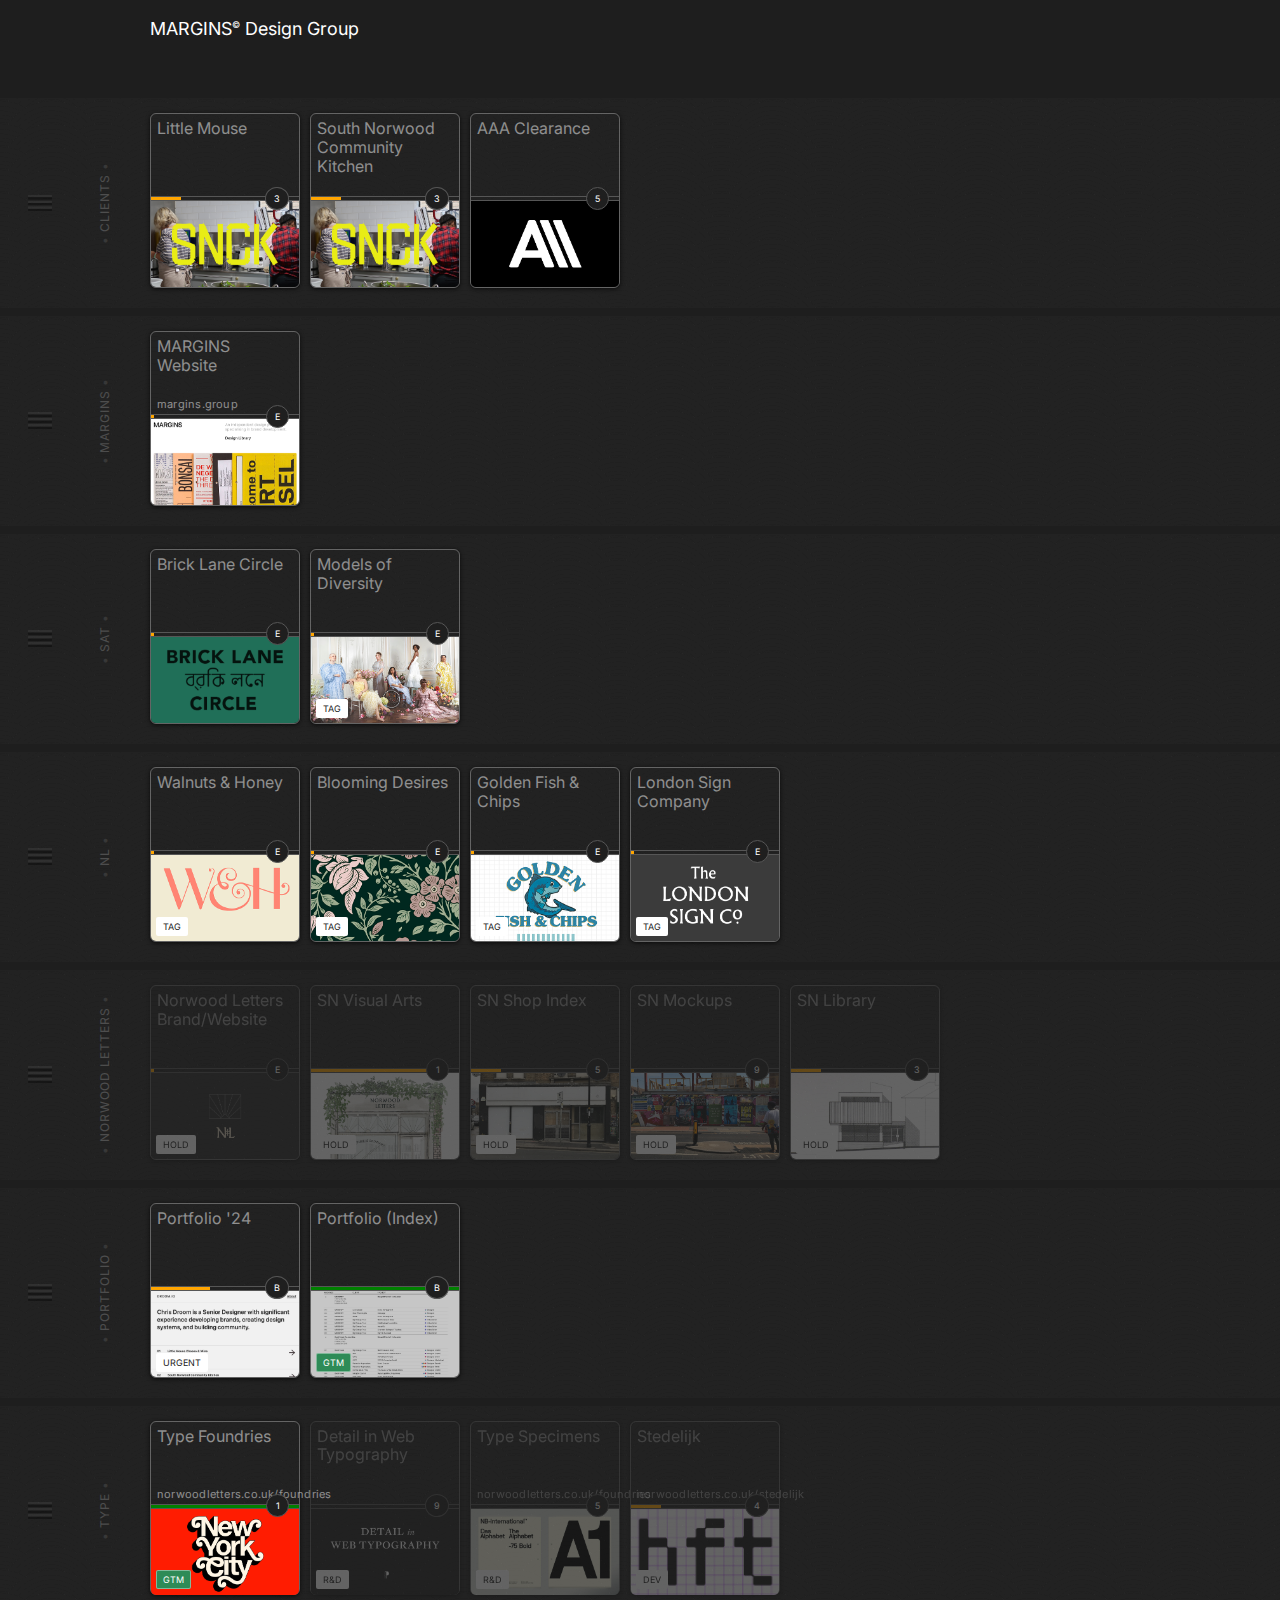
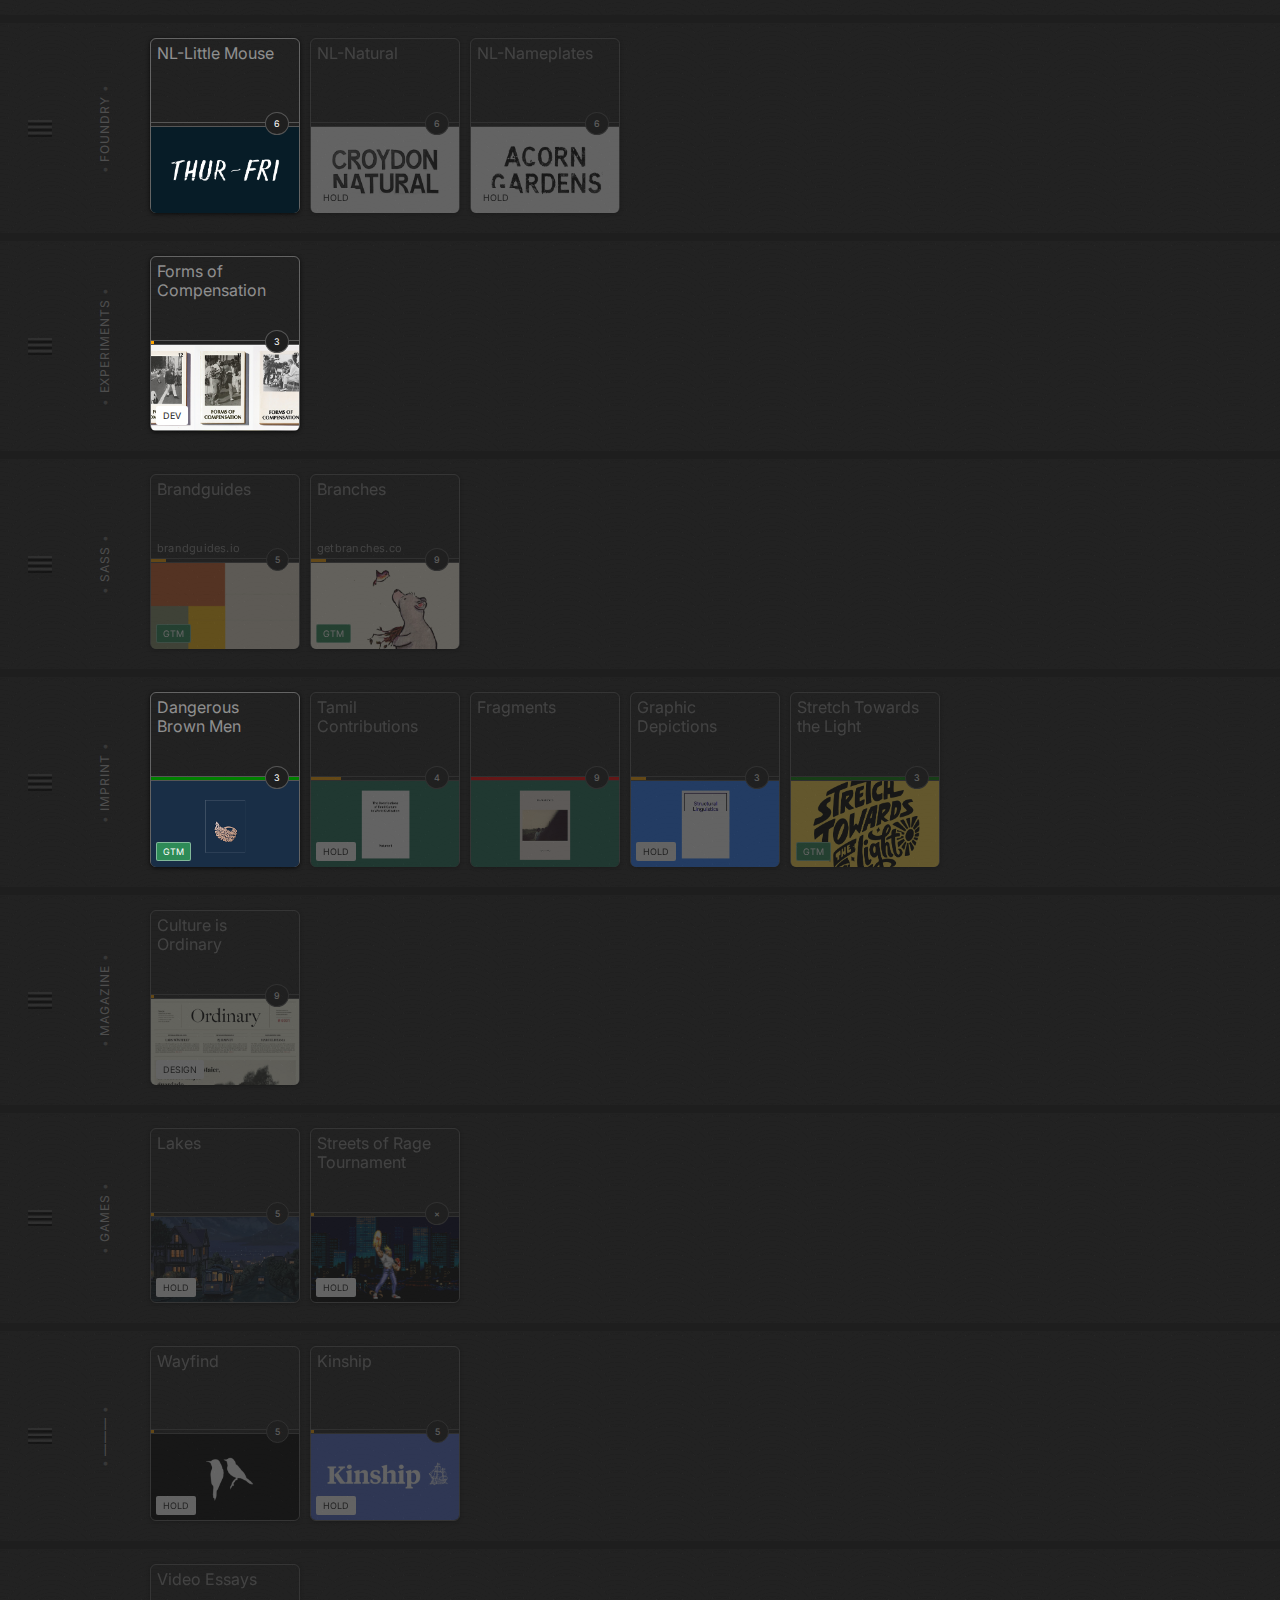
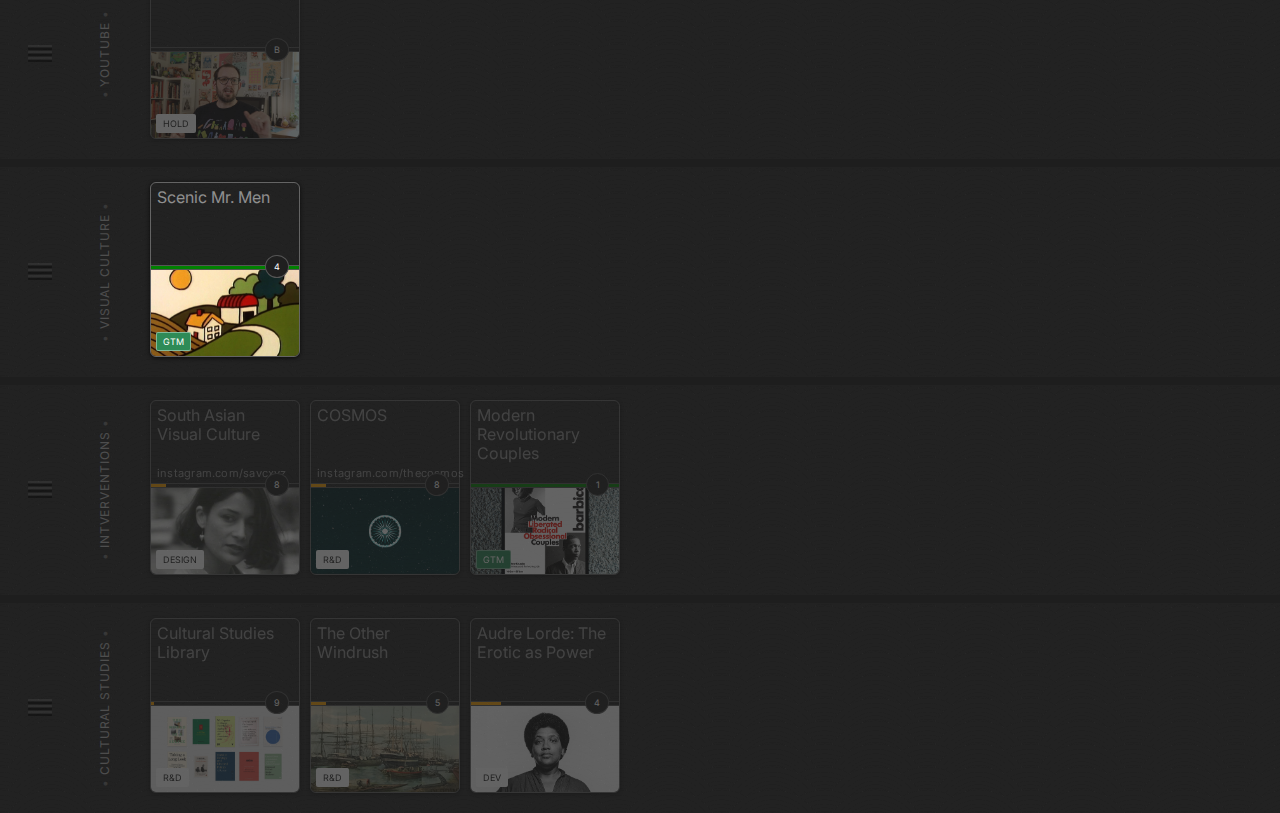
==== commit 50af5156: "project updates" ====
--- a/index.html
+++ b/index.html
@@ -6,43 +6,91 @@
       <link rel="preconnect" href="https://fonts.gstatic.com" crossorigin>
       <link rel="stylesheet" href="https://fonts.googleapis.com/css2?family=Inter:wght@100..900&display=swap">
       <link rel="stylesheet" href="https://fonts.googleapis.com/css2?family=Roboto+Mono:ital,wght@0,100..700;1,100..700&display=swap">
-
-
       <link rel="stylesheet" href="css/reset.css"/>
       <link rel="stylesheet" href="css/gridplan.css"/>
       <link rel="stylesheet" href="css/chrome.css"/>
       <link rel="stylesheet" href="css/panel.css"/>
       <link rel="stylesheet" href="css/unit.css"/>
       <link rel="stylesheet" href="css/progress.css"/>
-
-
       <link rel="apple-touch-icon" sizes="180x180" href="assets/favicon/apple-touch-icon.png">
       <link rel="icon" type="image/png" sizes="32x32" href="assets/favicon/favicon-32x32.png">
       <link rel="icon" type="image/png" sizes="16x16" href="assets/favicon/favicon-16x16.png">
       <!-- <link rel="manifest" href="favicon/site.webmanifest"> -->
-
-
-
       <title>GRIDPLAN</title>
    </head>
-   <body onload="startTime()">
+   <body>
       <header>
          <div>
             <h1>MARGINS<sup class="copyright">&copy;</sup> Design Group</h1>
          </div>
       </header>
+
+
+
       <article class="wrap">
 
 
+
+         <section class="panel">
+            <div class="panel-grip"><img src="assets/chrome/grip.png"></div>
+            <div class="panel-title"><label>Clients</label></div>
+            <div class="units">
+               <a href="#" class="unit">
+                  <div class="top">
+                     <label class="project">Little Mouse</label>
+                     <!-- <label class="detail">DETAIL</label> -->
+                     <!-- <label class="tag">TAG</label> -->
+                     <label class="points">3</label>
+                  </div>
+                  <div class="btm">
+                     <div class="progress">
+                        <div class="bar p20"></div>
+                     </div>
+                     <img src="units/snck.png">
+                  </div>
+               </a>
+               <a href="#" class="unit">
+                  <div class="top">
+                     <label class="project">South Norwood Community Kitchen</label>
+                     <!-- <label class="detail">DETAIL</label> -->
+                     <!-- <label class="tag">TAG</label> -->
+                     <label class="points">3</label>
+                  </div>
+                  <div class="btm">
+                     <div class="progress">
+                        <div class="bar p20"></div>
+                     </div>
+                     <img src="units/snck.png">
+                  </div>
+               </a>
+               <a href="#" class="unit">
+                  <div class="top">
+                     <label class="project">AAA Clearance</label>
+                     <!-- <label class="detail">DETAIL</label> -->
+                     <!-- <label class="tag">TAG</label> -->
+                     <label class="points">5</label>
+                  </div>
+                  <div class="btm">
+                     <div class="progress">
+                        <div class="bar"></div>
+                     </div>
+                     <img src="units/tripplea.png">
+                  </div>
+               </a>
+            </div>
+         </section>
+
+
+         
          <section class="panel">
             <div class="panel-grip"><img src="assets/chrome/grip.png"></div>
             <div class="panel-title">
                <label>MARGINS</label>
             </div>
             <div class="units">
-               <a href="file:///Users/droom/Dropbox/GIT/margins/index.html" target="_blank" class="unit">
-                  <div class="top">
-                     <label class="project">MARGINS Design Group</label>
+               <a href="https://www.figma.com/design/0aYJddqzviPLTW0jdvldFS/MARGINS?node-id=0-1&node-type=canvas&t=dkheXZstYmjJAAza-0" target="_blank" class="unit">
+                  <div class="top">
+                     <label class="project">MARGINS Website</label>
                      <label class="detail">margins.group</label>
                      <!-- <label class="tag">TAG</label> -->
                      <label class="points">E</label>
@@ -56,16 +104,11 @@
                </a>
             </div>
          </section>
-
-
-
          <section class="panel">
             <div class="panel-grip"><img src="assets/chrome/grip.png"></div>
             <div class="panel-title">
                <label>SAT</label>
             </div>
-
-
             <div class="units">
                <a href="file:///Users/droom/Dropbox/GIT/margins/index.html" target="_blank" class="unit">
                   <div class="top">
@@ -81,8 +124,6 @@
                      <img src="units/bricklane.png">
                   </div>
                </a>
-
-
                <a href="#" target="_blank" class="unit">
                   <div class="top">
                      <label class="project">Models of Diversity</label>
@@ -98,44 +139,14 @@
                   </div>
                </a>
             </div>
-
-
-
-
-
-         </section>
-
-
-
-
-
-
-
+         </section>
          <section class="panel">
             <div class="panel-grip"><img src="assets/chrome/grip.png"></div>
             <div class="panel-title">
                <label>NL</label>
             </div>
             <div class="units">
-
-
-
-               <a href="file:///Users/droom/GIT/nl-main/index.html" class="unit">
-                  <div class="top">
-                     <label class="project">Norwood Letters</label>
-                     <!-- <label class="detail">DETAIL</label> -->
-                     <!-- <label class="tag">TAG</label> -->
-                     <label class="points">E</label>
-                  </div>
-                  <div class="btm">
-                     <div class="progress">
-                        <div class="bar p0"></div>
-                     </div>
-                     <img src="units/nl.png">
-                  </div>
-               </a>
-
-
+  
                <a href="file:///Users/droom/GIT/nl-main/index.html" class="unit">
                   <div class="top">
                      <label class="project">Walnuts &amp; Honey</label>
@@ -150,7 +161,6 @@
                      <img src="units/walnuts.png">
                   </div>
                </a>
-
                <a href="file:///Users/droom/GIT/nl-main/index.html" class="unit">
                   <div class="top">
                      <label class="project">Blooming Desires</label>
@@ -165,10 +175,6 @@
                      <img src="units/blooming-2.png">
                   </div>
                </a>
-
-
-
-
                <a href="#" class="unit">
                   <div class="top">
                      <label class="project">Golden Fish &amp; Chips</label>
@@ -183,8 +189,6 @@
                      <img src="units/golden.png">
                   </div>
                </a>
-
-
                <a href="#" class="unit">
                   <div class="top">
                      <label class="project">London Sign Company</label>
@@ -199,28 +203,38 @@
                      <img src="units/sign.png">
                   </div>
                </a>
-
-
-
-
-            </div>
-         </section>
-
-
-
+            </div>
+         </section>
          <section class="panel">
             <div class="panel-grip">
                <img src="assets/chrome/grip.png">
             </div>
             <div class="panel-title">
-               <label>Norwood</label>
-            </div>
-            <div class="units">
+               <label>Norwood Letters</label>
+            </div>
+            <div class="units">
+
+             <a href="file:///Users/droom/GIT/nl-main/index.html" class="unit">
+                  <div class="top">
+                     <label class="project">Norwood Letters Brand/Website</label>
+                     <!-- <label class="detail">DETAIL</label> -->
+                     <label class="tag hold">hold</label>
+                     <label class="points">E</label>
+                  </div>
+                  <div class="btm">
+                     <div class="progress">
+                        <div class="bar p0"></div>
+                     </div>
+                     <img src="units/nl.png">
+                  </div>
+               </a>
+
+
                <a href="#" class="unit">
                   <div class="top">
                      <label class="project">SN Visual Arts</label>
                      <!-- <label class="detail">DETAIL</label> -->
-                     <!-- <label class="tag">TAG</label> -->
+                     <label class="tag hold">hold</label>
                      <label class="points">1</label>
                   </div>
                   <div class="btm">
@@ -230,13 +244,11 @@
                      <img src="units/snva.png">
                   </div>
                </a>
-
-
                <a href="#" class="unit">
                   <div class="top">
                      <label class="project">SN Shop Index</label>
                      <!-- <label class="detail">DETAIL</label> -->
-                     <!-- <label class="tag">TAG</label> -->
+                     <label class="tag hold">hold</label>
                      <label class="points">5</label>
                   </div>
                   <div class="btm">
@@ -246,13 +258,11 @@
                      <img src="units/shops.png">
                   </div>
                </a>
-
-
                <a href="file:///Users/droom/GIT/gridplan/project/mockups.html" class="unit darker box">
                   <div class="top">
                      <label class="project">SN Mockups</label>
                      <!-- <label class="detail">DETAIL</label> -->
-                     <label class="tag">hold</label>
+                     <label class="tag hold">hold</label>
                      <label class="points">9</label>
                   </div>
                   <div class="btm">
@@ -266,7 +276,7 @@
                   <div class="top">
                      <label class="project">SN Library</label>
                      <!-- <label class="detail">DETAIL</label> -->
-                     <label class="tag hold">dev</label>
+                     <label class="tag hold">hold</label>
                      <label class="points">3</label>
                   </div>
                   <div class="btm">
@@ -276,29 +286,14 @@
                      <img src="units/snl.png">
                   </div>
                </a>
-
-
-
-            </div>
-         </section>
-
-
-
-
-
-
-
-
-
-
+            </div>
+         </section>
          <section class="panel">
             <div class="panel-grip"><img src="assets/chrome/grip.png"></div>
             <div class="panel-title">
                <label>Portfolio</label>
             </div>
             <div class="units">
-
-
                <a href="file:///Users/droom/Dropbox/GIT/portfolio-2024/_build/index.html" target="_blank" class="unit">
                   <div class="top">
                      <label class="project">Portfolio '24</label>
@@ -327,28 +322,15 @@
                      <img src="units/portfolio-index.png">
                   </div>
                </a>
-
-
-            </div>
-         </section>
-
-
-
-
-
-
-
-
-
+            </div>
+         </section>
          <section class="panel">
             <div class="panel-grip"><img src="assets/chrome/grip.png"></div>
             <div class="panel-title">
                <label>Type</label>
             </div>
             <div class="units">
-
-
-              <a href="#" class="unit">
+               <a href="#" class="unit">
                   <div class="top">
                      <label class="project">Type Foundries</label>
                      <label class="detail">norwoodletters.co.uk/foundries</label>
@@ -362,8 +344,6 @@
                      <img src="units/foundries.png">
                   </div>
                </a>
-
-
                <a href="#" class="unit">
                   <div class="top">
                      <label class="project">Detail in Web Typography</label>
@@ -378,8 +358,6 @@
                      <img src="units/diwt.png">
                   </div>
                </a>
-
-
                <a href="#" class="unit">
                   <div class="top">
                      <label class="project">Type Specimens</label>
@@ -394,10 +372,6 @@
                      <img src="units/typeface-index.png">
                   </div>
                </a>
-
-
- 
-
                <a href="project/lorde.html" class="unit">
                   <div class="top">
                      <label class="project">Stedelijk</label>
@@ -412,20 +386,8 @@
                      <img src="units/stedelijk.png">
                   </div>
                </a>
-
-            </div>
-         </section>
-
-
-
-
-
-
-
-
-
-
-         
+            </div>
+         </section>
          <section class="panel">
             <div class="panel-grip">
                <img src="assets/chrome/grip.png">
@@ -478,15 +440,6 @@
                </a>
             </div>
          </section>
-
-
-
-
-
-
-
-
-
          <section class="panel">
             <div class="panel-grip"><img src="assets/chrome/grip.png"></div>
             <div class="panel-title">
@@ -508,85 +461,8 @@
                   </div>
                </a>
             </div>
-
-         </section>
-
-
-
-
-
-
-
-
-
-
-
-
-
-
-
-
-
-
-
-
-         <section class="panel">
-            <div class="panel-grip"><img src="assets/chrome/grip.png"></div>
-            <div class="panel-title"><label>Clients</label></div>
-            <div class="units">
-
-
-               
-               <a href="#" class="unit">
-                  <div class="top">
-                     <label class="project">Little Mouse</label>
-                     <!-- <label class="detail">DETAIL</label> -->
-                     <!-- <label class="tag">TAG</label> -->
-                     <label class="points">3</label>
-                  </div>
-                  <div class="btm">
-                     <div class="progress">
-                        <div class="bar p20"></div>
-                     </div>
-                     <img src="units/snck.png">
-                  </div>
-               </a>
-
-
-
-               <a href="#" class="unit">
-                  <div class="top">
-                     <label class="project">South Norwood Community Kitchen</label>
-                     <!-- <label class="detail">DETAIL</label> -->
-                     <!-- <label class="tag">TAG</label> -->
-                     <label class="points">3</label>
-                  </div>
-                  <div class="btm">
-                     <div class="progress">
-                        <div class="bar p20"></div>
-                     </div>
-                     <img src="units/snck.png">
-                  </div>
-               </a>
-
-
-
-               <a href="#" class="unit">
-                  <div class="top">
-                     <label class="project">AAA Clearance</label>
-                     <!-- <label class="detail">DETAIL</label> -->
-                     <!-- <label class="tag">TAG</label> -->
-                     <label class="points">5</label>
-                  </div>
-                  <div class="btm">
-                     <div class="progress">
-                        <div class="bar"></div>
-                     </div>
-                     <img src="units/tripplea.png">
-                  </div>
-               </a>
-            </div>
-         </section>
+         </section>
+
 
 
 
@@ -624,25 +500,8 @@
                      <img src="units/branches.png">
                   </div>
                </a>
-
-            </div>
-         </section>
-
-
-
-
-
-
-
-
-
-
-
-
-
-
-
-         
+            </div>
+         </section>
          <section class="panel">
             <div class="panel-grip">
                <img src="assets/chrome/grip.png">
@@ -693,8 +552,6 @@
                      <img src="units/fragments.png">
                   </div>
                </a>
-
-
                <a href="#" class="unit">
                   <div class="top">
                      <label class="project">Graphic Depictions</label>
@@ -709,8 +566,6 @@
                      <img src="units/structual.png">
                   </div>
                </a>
-
-
                <a href="#" class="unit">
                   <div class="top">
                      <label class="project">Stretch Towards the Light</label>
@@ -725,16 +580,8 @@
                      <img src="units/stretch.png">
                   </div>
                </a>
-
-
-
-
-
-            </div>
-         </section>
-
-
-
+            </div>
+         </section>
          <section class="panel">
             <div class="panel-grip"><img src="assets/chrome/grip.png"></div>
             <div class="panel-title">
@@ -756,12 +603,7 @@
                   </div>
                </a>
             </div>
-
-         </section>
-
-
-
-
+         </section>
          <section class="panel">
             <div class="panel-grip"><img src="assets/chrome/grip.png"></div>
             <div class="panel-title">
@@ -798,13 +640,10 @@
                </a>
             </div>
          </section>
-
-
          <section class="panel">
             <div class="panel-grip"><img src="assets/chrome/grip.png"></div>
             <div class="panel-title"><label>———</label></div>
             <div class="units">
-
                <a href="#" class="unit">
                   <div class="top">
                      <label class="project">Wayfind</label>
@@ -819,7 +658,6 @@
                      <img src="units/wayfind.png">
                   </div>
                </a>
-
                <a href="#" class="unit">
                   <div class="top">
                      <label class="project">Kinship</label>
@@ -836,15 +674,12 @@
                </a>
             </div>
          </section>
-
-
          <section class="panel">
             <div class="panel-grip"><img src="assets/chrome/grip.png"></div>
             <div class="panel-title">
                <label>YouTube</label>
             </div>
             <div class="units">
-
                <a href="#" class="unit">
                   <div class="top">
                      <label class="project">Video Essays</label>
@@ -859,12 +694,8 @@
                      <img src="units/video.png">
                   </div>
                </a>
-
-            </div>
-         </section>
-
-
-
+            </div>
+         </section>
          <section class="panel">
             <div class="panel-grip"><img src="assets/chrome/grip.png"></div>
             <div class="panel-title">
@@ -885,13 +716,8 @@
                      <img src="units/scenic.png">
                   </div>
                </a>
-
-
-            </div>
-         </section>
-
-
-
+            </div>
+         </section>
          <section class="panel">
             <div class="panel-grip"><img src="assets/chrome/grip.png"></div>
             <div class="panel-title">
@@ -926,7 +752,6 @@
                      <img src="units/cosmos.png">
                   </div>
                </a>
-
                <a href="#" class="unit">
                   <div class="top">
                      <label class="project">Modern Revolutionary Couples</label>
@@ -943,13 +768,6 @@
                </a>
             </div>
          </section>
-
-
-
-
-
-
-
          <section class="panel">
             <div class="panel-grip"><img src="assets/chrome/grip.png"></div>
             <div class="panel-title">
@@ -962,7 +780,6 @@
                      <!-- <label class="detail">DETAIL</label> -->
                      <label class="tag r&d hold">r&amp;d</label>
                      <!-- <label class="tag">TAG</label> -->
-
                      <label class="points">9</label>
                   </div>
                   <div class="btm">
@@ -986,7 +803,6 @@
                      <img src="units/exhibition.png">
                   </div>
                </a>
-
                <a href="project/lorde.html" class="unit">
                   <div class="top">
                      <label class="project">Audre Lorde: The Erotic as Power</label>
@@ -1001,17 +817,8 @@
                      <img src="units/lorde.png">
                   </div>
                </a>
-
-
-
-
-            </div>
-
-         </section>
-
-
-
-
+            </div>
+         </section>
       </article>
    </body>
 </html>
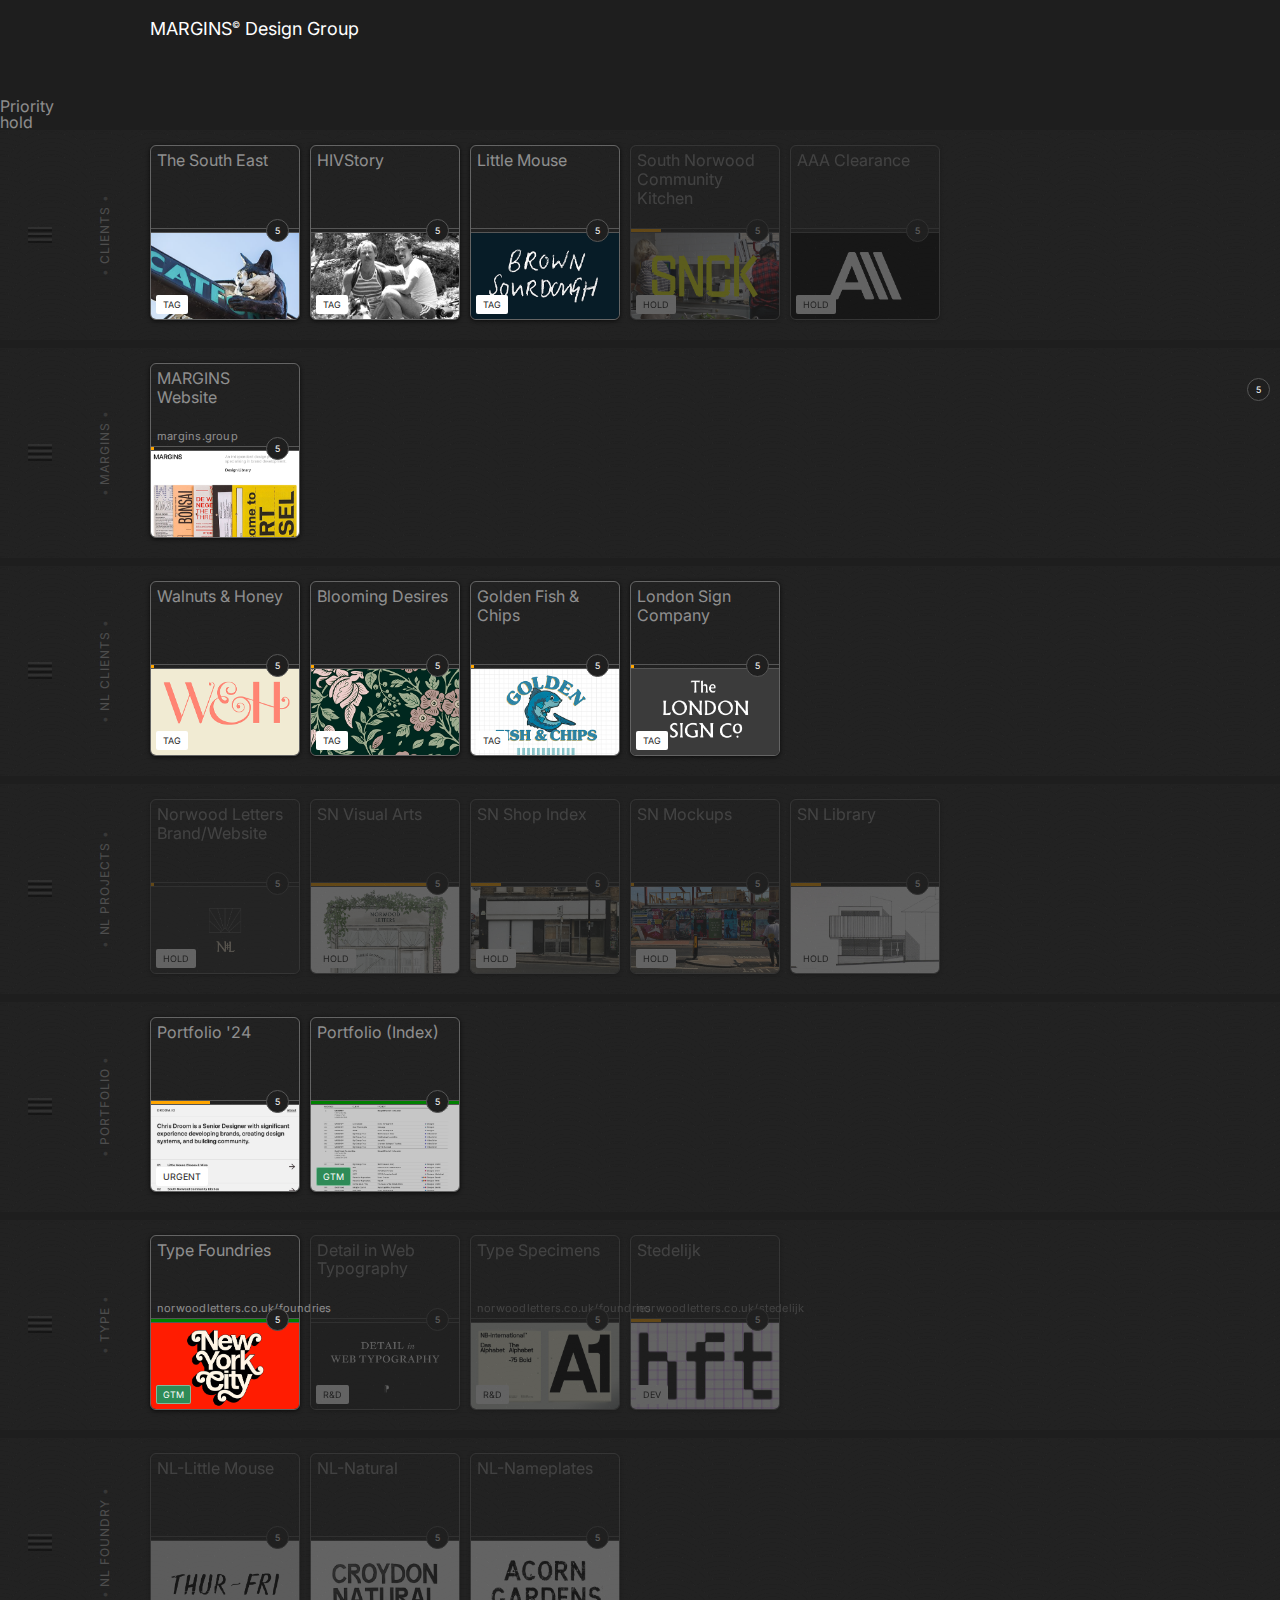
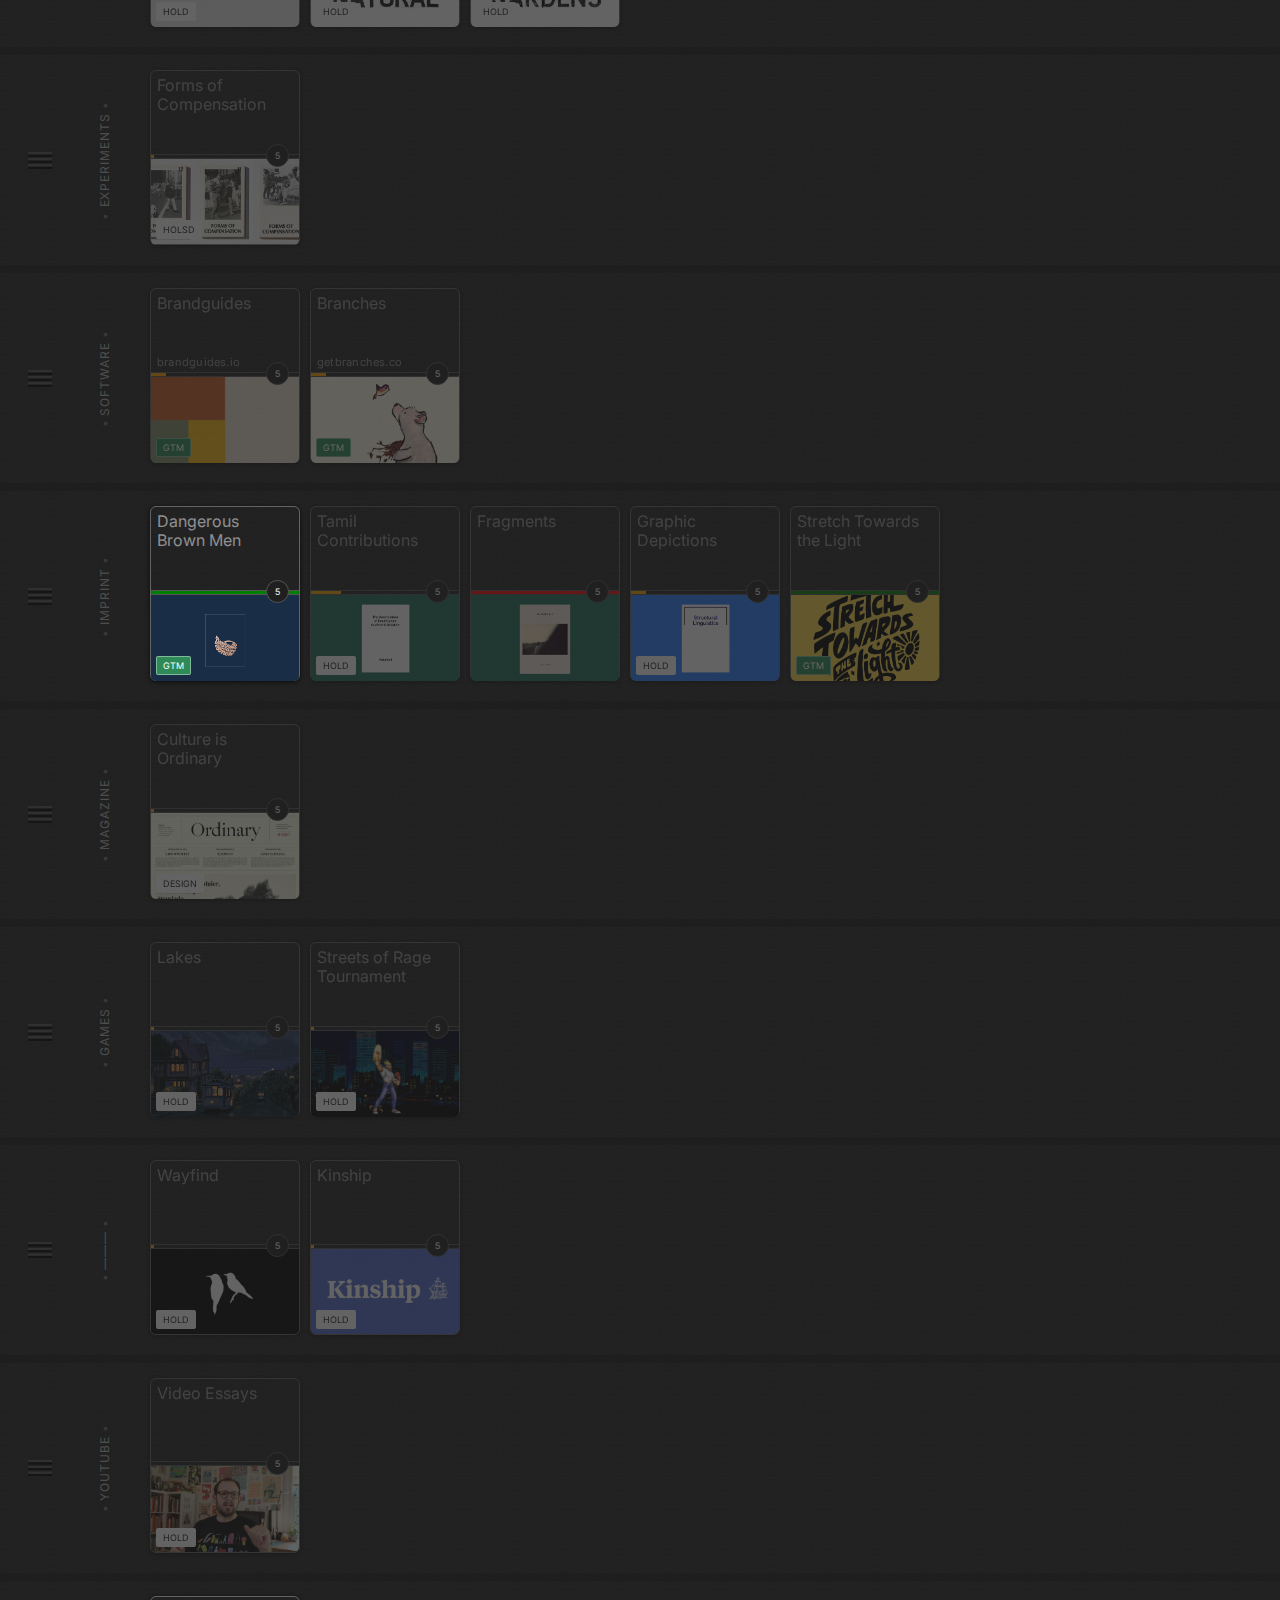
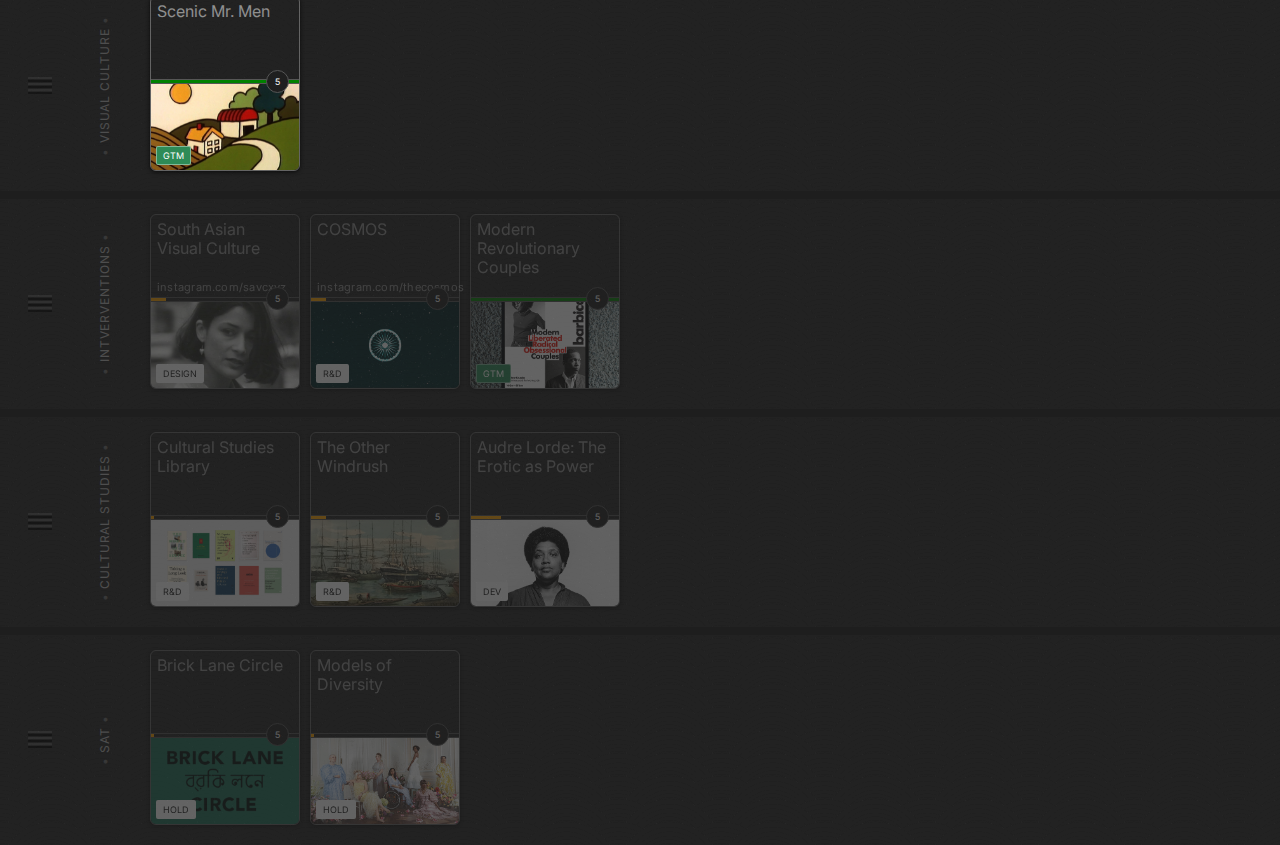
==== commit e68d71b6: "project updates" ====
--- a/index.html
+++ b/index.html
@@ -22,66 +22,126 @@
       <header>
          <div>
             <h1>MARGINS<sup class="copyright">&copy;</sup> Design Group</h1>
+
+
+
          </div>
+
+
       </header>
 
 
+<ol><li>Priority</li></ol>
+
+                     <label class="points">5</label>
+
+
+
+                     <label class="tag hold">hold</label>
+
+
+
+
 
       <article class="wrap">
 
 
 
-         <section class="panel">
+
+         <section class="panel">
+
+
+
+
             <div class="panel-grip"><img src="assets/chrome/grip.png"></div>
             <div class="panel-title"><label>Clients</label></div>
             <div class="units">
+
+               <!-- UNIT -->
+               <a href="#" class="unit">
+                  <div class="top">
+                     <label class="project">The South East</label>
+                     <!-- <label class="detail">DETAIL</label> -->
+                     <label class="tag">TAG</label>
+                     <label class="points">5</label>
+                  </div>
+                  <div class="btm">
+                     <div class="progress">
+                        <div class="bar"></div>
+                     </div>
+                     <img src="units/client-thesoutheast.png">
+                  </div>
+               </a>
+
+
+
+
+               <!-- UNIT -->
+               <a href="#" class="unit">
+                  <div class="top">
+                     <label class="project">HIVStory</label>
+                     <!-- <label class="detail">DETAIL</label> -->
+                     <label class="tag">TAG</label>
+                     <label class="points">5</label>
+                  </div>
+                  <div class="btm">
+                     <div class="progress">
+                        <div class="bar"></div>
+                     </div>
+                     <img src="units/client-hivstory.png">
+                  </div>
+               </a>
+
+
+               <!-- UNIT -->
                <a href="#" class="unit">
                   <div class="top">
                      <label class="project">Little Mouse</label>
                      <!-- <label class="detail">DETAIL</label> -->
-                     <!-- <label class="tag">TAG</label> -->
-                     <label class="points">3</label>
+                     <label class="tag">TAG</label>
+                     <label class="points">5</label>
+                  </div>
+                  <div class="btm">
+                     <div class="progress">
+                        <div class="bar"></div>
+                     </div>
+                     <img src="units/client-littlemouse.png">
+                  </div>
+               </a>
+               <!-- UNIT -->
+               <a href="#" class="unit">
+                  <div class="top">
+                     <label class="project">South Norwood Community Kitchen</label>
+                     <!-- <label class="detail">DETAIL</label> -->
+                     <label class="tag hold">hold</label>
+                     <label class="points">5</label>
                   </div>
                   <div class="btm">
                      <div class="progress">
                         <div class="bar p20"></div>
                      </div>
-                     <img src="units/snck.png">
-                  </div>
-               </a>
-               <a href="#" class="unit">
-                  <div class="top">
-                     <label class="project">South Norwood Community Kitchen</label>
-                     <!-- <label class="detail">DETAIL</label> -->
-                     <!-- <label class="tag">TAG</label> -->
-                     <label class="points">3</label>
-                  </div>
-                  <div class="btm">
-                     <div class="progress">
-                        <div class="bar p20"></div>
-                     </div>
-                     <img src="units/snck.png">
+                     <img src="units/client-snck.png">
                   </div>
                </a>
                <a href="#" class="unit">
                   <div class="top">
                      <label class="project">AAA Clearance</label>
                      <!-- <label class="detail">DETAIL</label> -->
-                     <!-- <label class="tag">TAG</label> -->
-                     <label class="points">5</label>
-                  </div>
-                  <div class="btm">
-                     <div class="progress">
-                        <div class="bar"></div>
-                     </div>
-                     <img src="units/tripplea.png">
-                  </div>
-               </a>
-            </div>
-         </section>
-
-
-         
+                     <label class="tag hold">hold</label>
+                     <label class="points">5</label>
+                  </div>
+                  <div class="btm">
+                     <div class="progress">
+                        <div class="bar"></div>
+                     </div>
+                     <img src="units/client-tripplea.png">
+                  </div>
+               </a>
+            </div>
+         </section>
+
+
+
          <section class="panel">
             <div class="panel-grip"><img src="assets/chrome/grip.png"></div>
             <div class="panel-title">
@@ -93,7 +153,7 @@
                      <label class="project">MARGINS Website</label>
                      <label class="detail">margins.group</label>
                      <!-- <label class="tag">TAG</label> -->
-                     <label class="points">E</label>
+                     <label class="points">5</label>
                   </div>
                   <div class="btm">
                      <div class="progress">
@@ -104,46 +164,15 @@
                </a>
             </div>
          </section>
-         <section class="panel">
-            <div class="panel-grip"><img src="assets/chrome/grip.png"></div>
-            <div class="panel-title">
-               <label>SAT</label>
-            </div>
-            <div class="units">
-               <a href="file:///Users/droom/Dropbox/GIT/margins/index.html" target="_blank" class="unit">
-                  <div class="top">
-                     <label class="project">Brick Lane Circle</label>
-                     <label class="detail"></label>
-                     <!-- <label class="tag">TAG</label> -->
-                     <label class="points">E</label>
-                  </div>
-                  <div class="btm">
-                     <div class="progress">
-                        <div class="bar p0"></div>
-                     </div>
-                     <img src="units/bricklane.png">
-                  </div>
-               </a>
-               <a href="#" target="_blank" class="unit">
-                  <div class="top">
-                     <label class="project">Models of Diversity</label>
-                     <label class="detail"></label>
-                     <label class="tag">TAG</label>
-                     <label class="points">E</label>
-                  </div>
-                  <div class="btm">
-                     <div class="progress">
-                        <div class="bar p0"></div>
-                     </div>
-                     <img src="units/mod.png">
-                  </div>
-               </a>
-            </div>
-         </section>
-         <section class="panel">
-            <div class="panel-grip"><img src="assets/chrome/grip.png"></div>
-            <div class="panel-title">
-               <label>NL</label>
+
+
+
+
+
+         <section class="panel">
+            <div class="panel-grip"><img src="assets/chrome/grip.png"></div>
+            <div class="panel-title">
+               <label>NL Clients</label>
             </div>
             <div class="units">
   
@@ -152,7 +181,7 @@
                      <label class="project">Walnuts &amp; Honey</label>
                      <!-- <label class="detail">DETAIL</label> -->
                      <label class="tag">TAG</label>
-                     <label class="points">E</label>
+                     <label class="points">5</label>
                   </div>
                   <div class="btm">
                      <div class="progress">
@@ -166,7 +195,7 @@
                      <label class="project">Blooming Desires</label>
                      <!-- <label class="detail">DETAIL</label> -->
                      <label class="tag">TAG</label>
-                     <label class="points">E</label>
+                     <label class="points">5</label>
                   </div>
                   <div class="btm">
                      <div class="progress">
@@ -180,7 +209,7 @@
                      <label class="project">Golden Fish &amp; Chips</label>
                      <!-- <label class="detail">DETAIL</label> -->
                      <label class="tag">TAG</label>
-                     <label class="points">E</label>
+                     <label class="points">5</label>
                   </div>
                   <div class="btm">
                      <div class="progress">
@@ -194,7 +223,7 @@
                      <label class="project">London Sign Company</label>
                      <!-- <label class="detail">DETAIL</label> -->
                      <label class="tag">TAG</label>
-                     <label class="points">E</label>
+                     <label class="points">5</label>
                   </div>
                   <div class="btm">
                      <div class="progress">
@@ -210,7 +239,7 @@
                <img src="assets/chrome/grip.png">
             </div>
             <div class="panel-title">
-               <label>Norwood Letters</label>
+               <label>NL Projects</label>
             </div>
             <div class="units">
 
@@ -219,7 +248,7 @@
                      <label class="project">Norwood Letters Brand/Website</label>
                      <!-- <label class="detail">DETAIL</label> -->
                      <label class="tag hold">hold</label>
-                     <label class="points">E</label>
+                     <label class="points">5</label>
                   </div>
                   <div class="btm">
                      <div class="progress">
@@ -235,7 +264,7 @@
                      <label class="project">SN Visual Arts</label>
                      <!-- <label class="detail">DETAIL</label> -->
                      <label class="tag hold">hold</label>
-                     <label class="points">1</label>
+                     <label class="points">5</label>
                   </div>
                   <div class="btm">
                      <div class="progress">
@@ -263,7 +292,7 @@
                      <label class="project">SN Mockups</label>
                      <!-- <label class="detail">DETAIL</label> -->
                      <label class="tag hold">hold</label>
-                     <label class="points">9</label>
+                     <label class="points">5</label>
                   </div>
                   <div class="btm">
                      <div class="progress">
@@ -277,7 +306,7 @@
                      <label class="project">SN Library</label>
                      <!-- <label class="detail">DETAIL</label> -->
                      <label class="tag hold">hold</label>
-                     <label class="points">3</label>
+                     <label class="points">5</label>
                   </div>
                   <div class="btm">
                      <div class="progress">
@@ -299,7 +328,7 @@
                      <label class="project">Portfolio '24</label>
                      <!-- <label class="detail">DETAIL</label> -->
                      <label class="tag urgent">urgent</label>
-                     <label class="points">B</label>
+                     <label class="points">5</label>
                   </div>
                   <div class="btm">
                      <div class="progress">
@@ -313,7 +342,7 @@
                      <label class="project">Portfolio (Index)</label>
                      <!-- <label class="detail">DETAIL</label> -->
                      <label class="tag gtm">gtm</label>
-                     <label class="points">B</label>
+                     <label class="points">5</label>
                   </div>
                   <div class="btm">
                      <div class="progress">
@@ -335,7 +364,7 @@
                      <label class="project">Type Foundries</label>
                      <label class="detail">norwoodletters.co.uk/foundries</label>
                      <label class="tag gtm">gtm</label>
-                     <label class="points">1</label>
+                     <label class="points">5</label>
                   </div>
                   <div class="btm">
                      <div class="progress">
@@ -349,7 +378,7 @@
                      <label class="project">Detail in Web Typography</label>
                      <!-- <label class="detail">DETAIL</label> -->
                      <label class="tag r&d hold">r&amp;d</label>
-                     <label class="points">9</label>
+                     <label class="points">5</label>
                   </div>
                   <div class="btm">
                      <div class="progress">
@@ -377,7 +406,7 @@
                      <label class="project">Stedelijk</label>
                      <label class="detail">norwoodletters.co.uk/stedelijk</label>
                      <label class="tag hold">dev</label>
-                     <label class="points">4</label>
+                     <label class="points">5</label>
                   </div>
                   <div class="btm">
                      <div class="progress">
@@ -393,21 +422,21 @@
                <img src="assets/chrome/grip.png">
             </div>
             <div class="panel-title">
-               <label>Foundry</label>
+               <label>NL Foundry</label>
             </div>
             <div class="units">
                <a href="#" class="unit">
                   <div class="top">
                      <label class="project">NL-Little Mouse</label>
                      <!-- <label class="detail">DETAIL</label> -->
-                     <!-- <label class="tag">TAG</label> -->
-                     <label class="points">6</label>
-                  </div>
-                  <div class="btm">
-                     <div class="progress">
-                        <div class="bar"></div>
-                     </div>
-                     <img src="units/justina.png">
+                     <label class="tag hold">hold</label>
+                     <label class="points">5</label>
+                  </div>
+                  <div class="btm">
+                     <div class="progress">
+                        <div class="bar"></div>
+                     </div>
+                     <img src="units/nl-justina.png">
                   </div>
                </a>
                <a href="#" class="unit">
@@ -415,13 +444,13 @@
                      <label class="project">NL-Natural</label>
                      <!-- <label class="detail">DETAIL</label> -->
                      <label class="tag hold">hold</label>
-                     <label class="points">6</label>
-                  </div>
-                  <div class="btm">
-                     <div class="progress">
-                        <div class="bar"></div>
-                     </div>
-                     <img src="units/natural.png">
+                     <label class="points">5</label>
+                  </div>
+                  <div class="btm">
+                     <div class="progress">
+                        <div class="bar"></div>
+                     </div>
+                     <img src="units/nl-natural.png">
                   </div>
                </a>
                <a href="#" class="unit">
@@ -429,13 +458,13 @@
                      <label class="project">NL-Nameplates</label>
                      <!-- <label class="detail">DETAIL</label> -->
                      <label class="tag hold">hold</label>
-                     <label class="points">6</label>
-                  </div>
-                  <div class="btm">
-                     <div class="progress">
-                        <div class="bar"></div>
-                     </div>
-                     <img src="units/nameplates.png">
+                     <label class="points">5</label>
+                  </div>
+                  <div class="btm">
+                     <div class="progress">
+                        <div class="bar"></div>
+                     </div>
+                     <img src="units/nl-nameplates.png">
                   </div>
                </a>
             </div>
@@ -450,8 +479,8 @@
                   <div class="top">
                      <label class="project">Forms of Compensation</label>
                      <!-- <label class="detail">DETAIL</label> -->
-                     <label class="tag">dev</label>
-                     <label class="points">3</label>
+                     <label class="tag hold">holsd</label>
+                     <label class="points">5</label>
                   </div>
                   <div class="btm">
                      <div class="progress">
@@ -470,7 +499,7 @@
 
          <section class="panel">
             <div class="panel-grip"><img src="assets/chrome/grip.png"></div>
-            <div class="panel-title"><label>SaSS</label></div>
+            <div class="panel-title"><label>Software</label></div>
             <div class="units">
                <a href="#" class="unit">
                   <div class="top">
@@ -491,7 +520,7 @@
                      <label class="project">Branches</label>
                      <label class="detail">getbranches.co</label>
                      <label class="tag hold gtm">gtm</label>
-                     <label class="points">9</label>
+                     <label class="points">5</label>
                   </div>
                   <div class="btm">
                      <div class="progress">
@@ -515,7 +544,7 @@
                      <label class="project">Dangerous<br>Brown Men</label>
                      <!-- <label class="detail">DETAIL</label> -->
                      <label class="tag gtm">gtm</label>
-                     <label class="points">3</label>
+                     <label class="points">5</label>
                   </div>
                   <div class="btm">
                      <div class="progress">
@@ -529,7 +558,7 @@
                      <label class="project">Tamil Contributions</label>
                      <!-- <label class="detail">DETAIL</label> -->
                      <label class="tag hold">hold</label>
-                     <label class="points">4</label>
+                     <label class="points">5</label>
                   </div>
                   <div class="btm">
                      <div class="progress">
@@ -543,7 +572,7 @@
                      <label class="project">Fragments</label>
                      <!-- <label class="detail">DETAIL</label> -->
                      <!-- <label class="tag">TAG</label> -->
-                     <label class="points">9</label>
+                     <label class="points">5</label>
                   </div>
                   <div class="btm">
                      <div class="progress">
@@ -557,7 +586,7 @@
                      <label class="project">Graphic Depictions</label>
                      <!-- <label class="detail">DETAIL</label> -->
                      <label class="tag hold">hold</label>
-                     <label class="points">3</label>
+                     <label class="points">5</label>
                   </div>
                   <div class="btm">
                      <div class="progress">
@@ -571,7 +600,7 @@
                      <label class="project">Stretch Towards the Light</label>
                      <!-- <label class="detail">DETAIL</label> -->
                      <label class="tag hold gtm">gtm</label>
-                     <label class="points">3</label>
+                     <label class="points">5</label>
                   </div>
                   <div class="btm">
                      <div class="progress">
@@ -593,7 +622,7 @@
                      <label class="project">Culture is Ordinary</label>
                      <!-- <label class="detail">DETAIL</label> -->
                      <label class="tag hold">design</label>
-                     <label class="points">9</label>
+                     <label class="points">5</label>
                   </div>
                   <div class="btm">
                      <div class="progress">
@@ -629,7 +658,7 @@
                      <label class="project">Streets of Rage Tournament</label>
                      <!-- <label class="detail">DETAIL</label> -->
                      <label class="tag hold">hold</label>
-                     <label class="points">×</label>
+                     <label class="points">5</label>
                   </div>
                   <div class="btm">
                      <div class="progress">
@@ -685,7 +714,7 @@
                      <label class="project">Video Essays</label>
                      <!-- <label class="detail">DETAIL</label> -->
                      <label class="tag hold">hold</label>
-                     <label class="points">B</label>
+                     <label class="points">5</label>
                   </div>
                   <div class="btm">
                      <div class="progress">
@@ -707,7 +736,7 @@
                      <label class="project">Scenic Mr. Men</label>
                      <!-- <label class="detail">DETAIL</label> -->
                      <label class="tag gtm">gtm</label>
-                     <label class="points">4</label>
+                     <label class="points">5</label>
                   </div>
                   <div class="btm">
                      <div class="progress">
@@ -729,7 +758,7 @@
                      <label class="project">South Asian Visual Culture</label>
                      <label class="detail">instagram.com/savcxyz</label>
                      <label class="tag hold">design</label>
-                     <label class="points">8</label>
+                     <label class="points">5</label>
                   </div>
                   <div class="btm">
                      <div class="progress">
@@ -743,7 +772,7 @@
                      <label class="project">COSMOS</label>
                      <label class="detail">instagram.com/thecosmos</label>
                      <label class="tag hold r&d">r&amp;d</label>
-                     <label class="points">8 </label>
+                     <label class="points">5 </label>
                   </div>
                   <div class="btm">
                      <div class="progress">
@@ -757,7 +786,7 @@
                      <label class="project">Modern Revolutionary Couples</label>
                      <!-- <label class="detail">DETAIL</label> -->
                      <label class="tag gtm hold">gtm</label>
-                     <label class="points">1</label>
+                     <label class="points">5</label>
                   </div>
                   <div class="btm">
                      <div class="progress">
@@ -780,7 +809,7 @@
                      <!-- <label class="detail">DETAIL</label> -->
                      <label class="tag r&d hold">r&amp;d</label>
                      <!-- <label class="tag">TAG</label> -->
-                     <label class="points">9</label>
+                     <label class="points">5</label>
                   </div>
                   <div class="btm">
                      <div class="progress">
@@ -808,7 +837,7 @@
                      <label class="project">Audre Lorde: The Erotic as Power</label>
                      <!-- <label class="detail">DETAIL</label> -->
                      <label class="tag hold">dev</label>
-                     <label class="points">4</label>
+                     <label class="points">5</label>
                   </div>
                   <div class="btm">
                      <div class="progress">
@@ -819,6 +848,49 @@
                </a>
             </div>
          </section>
+
+
+
+
+
+         <section class="panel">
+            <div class="panel-grip"><img src="assets/chrome/grip.png"></div>
+            <div class="panel-title">
+               <label>SAT</label>
+            </div>
+            <div class="units">
+               <a href="file:///Users/droom/Dropbox/GIT/margins/index.html" target="_blank" class="unit">
+                  <div class="top">
+                     <label class="project">Brick Lane Circle</label>
+                     <label class="detail"></label>
+                     <label class="tag hold">hold</label>
+                     <label class="points">5</label>
+                  </div>
+                  <div class="btm">
+                     <div class="progress">
+                        <div class="bar p0"></div>
+                     </div>
+                     <img src="units/bricklane.png">
+                  </div>
+               </a>
+               <a href="#" target="_blank" class="unit">
+                  <div class="top">
+                     <label class="project">Models of Diversity</label>
+                     <label class="detail"></label>
+                     <label class="tag hold">hold</label>
+                     <label class="points">5</label>
+                  </div>
+                  <div class="btm">
+                     <div class="progress">
+                        <div class="bar p0"></div>
+                     </div>
+                     <img src="units/mod.png">
+                  </div>
+               </a>
+            </div>
+         </section>
+
+
       </article>
    </body>
 </html>
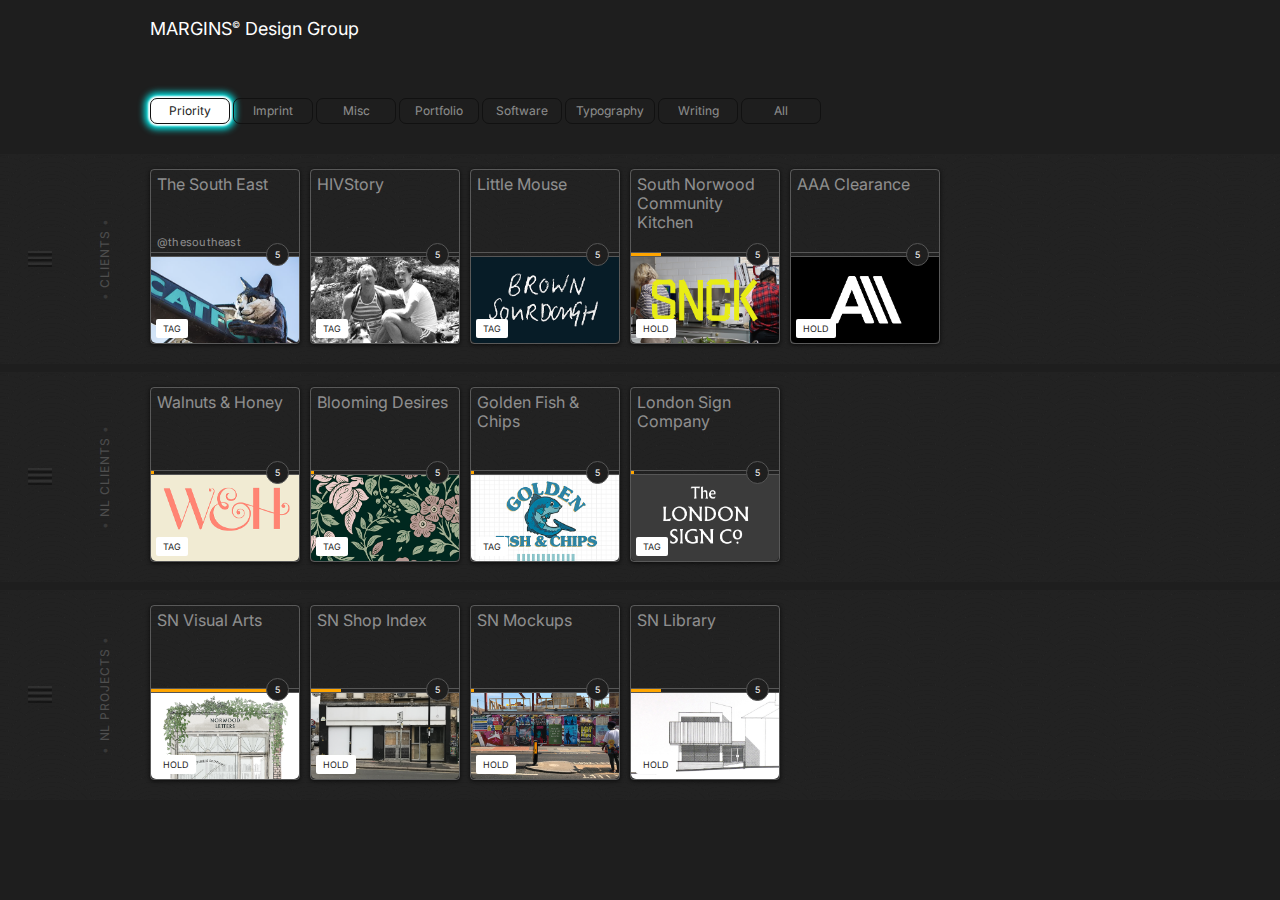
==== commit 3c1e21b7: "project updates" ====
--- a/index.html
+++ b/index.html
@@ -9,59 +9,42 @@
       <link rel="stylesheet" href="css/reset.css"/>
       <link rel="stylesheet" href="css/gridplan.css"/>
       <link rel="stylesheet" href="css/chrome.css"/>
+      <link rel="stylesheet" href="css/categories.css"/>
       <link rel="stylesheet" href="css/panel.css"/>
       <link rel="stylesheet" href="css/unit.css"/>
       <link rel="stylesheet" href="css/progress.css"/>
       <link rel="apple-touch-icon" sizes="180x180" href="assets/favicon/apple-touch-icon.png">
       <link rel="icon" type="image/png" sizes="32x32" href="assets/favicon/favicon-32x32.png">
       <link rel="icon" type="image/png" sizes="16x16" href="assets/favicon/favicon-16x16.png">
-      <!-- <link rel="manifest" href="favicon/site.webmanifest"> -->
       <title>GRIDPLAN</title>
    </head>
    <body>
       <header>
          <div>
             <h1>MARGINS<sup class="copyright">&copy;</sup> Design Group</h1>
-
-
-
          </div>
-
-
       </header>
-
-
-<ol><li>Priority</li></ol>
-
-                     <label class="points">5</label>
-
-
-
-                     <label class="tag hold">hold</label>
-
-
-
-
-
+      <ol class="categories">
+         <li><a href="index.html" class="active">Priority</a></li>
+         <li><a href="imprint.html">Imprint</a></li>
+         <li><a href="misc.html">Misc</a></li>
+         <li><a href="portfolio.html">Portfolio</a></li>
+         <li><a href="software.html">Software</a></li>
+         <li><a href="typography.html">Typography</a></li>
+         <!-- <li><a href="video.html">Video</a></li> -->
+         <li><a href="writing.html">Writing</a></li>
+         <li><a href="archive.html">All</a></li>
+      </ol>
       <article class="wrap">
-
-
-
-
          <section class="panel">
-
-
-
-
             <div class="panel-grip"><img src="assets/chrome/grip.png"></div>
             <div class="panel-title"><label>Clients</label></div>
             <div class="units">
-
                <!-- UNIT -->
                <a href="#" class="unit">
                   <div class="top">
                      <label class="project">The South East</label>
-                     <!-- <label class="detail">DETAIL</label> -->
+                     <label class="detail">@thesoutheast</label>
                      <label class="tag">TAG</label>
                      <label class="points">5</label>
                   </div>
@@ -72,10 +55,6 @@
                      <img src="units/client-thesoutheast.png">
                   </div>
                </a>
-
-
-
-
                <!-- UNIT -->
                <a href="#" class="unit">
                   <div class="top">
@@ -91,8 +70,6 @@
                      <img src="units/client-hivstory.png">
                   </div>
                </a>
-
-
                <!-- UNIT -->
                <a href="#" class="unit">
                   <div class="top">
@@ -113,7 +90,7 @@
                   <div class="top">
                      <label class="project">South Norwood Community Kitchen</label>
                      <!-- <label class="detail">DETAIL</label> -->
-                     <label class="tag hold">hold</label>
+                     <label class="tag">hold</label>
                      <label class="points">5</label>
                   </div>
                   <div class="btm">
@@ -127,7 +104,7 @@
                   <div class="top">
                      <label class="project">AAA Clearance</label>
                      <!-- <label class="detail">DETAIL</label> -->
-                     <label class="tag hold">hold</label>
+                     <label class="tag">hold</label>
                      <label class="points">5</label>
                   </div>
                   <div class="btm">
@@ -139,43 +116,12 @@
                </a>
             </div>
          </section>
-
-
-
-         <section class="panel">
-            <div class="panel-grip"><img src="assets/chrome/grip.png"></div>
-            <div class="panel-title">
-               <label>MARGINS</label>
-            </div>
-            <div class="units">
-               <a href="https://www.figma.com/design/0aYJddqzviPLTW0jdvldFS/MARGINS?node-id=0-1&node-type=canvas&t=dkheXZstYmjJAAza-0" target="_blank" class="unit">
-                  <div class="top">
-                     <label class="project">MARGINS Website</label>
-                     <label class="detail">margins.group</label>
-                     <!-- <label class="tag">TAG</label> -->
-                     <label class="points">5</label>
-                  </div>
-                  <div class="btm">
-                     <div class="progress">
-                        <div class="bar p0"></div>
-                     </div>
-                     <img src="units/margins.png">
-                  </div>
-               </a>
-            </div>
-         </section>
-
-
-
-
-
          <section class="panel">
             <div class="panel-grip"><img src="assets/chrome/grip.png"></div>
             <div class="panel-title">
                <label>NL Clients</label>
             </div>
             <div class="units">
-  
                <a href="file:///Users/droom/GIT/nl-main/index.html" class="unit">
                   <div class="top">
                      <label class="project">Walnuts &amp; Honey</label>
@@ -242,28 +188,11 @@
                <label>NL Projects</label>
             </div>
             <div class="units">
-
-             <a href="file:///Users/droom/GIT/nl-main/index.html" class="unit">
-                  <div class="top">
-                     <label class="project">Norwood Letters Brand/Website</label>
-                     <!-- <label class="detail">DETAIL</label> -->
-                     <label class="tag hold">hold</label>
-                     <label class="points">5</label>
-                  </div>
-                  <div class="btm">
-                     <div class="progress">
-                        <div class="bar p0"></div>
-                     </div>
-                     <img src="units/nl.png">
-                  </div>
-               </a>
-
-
                <a href="#" class="unit">
                   <div class="top">
                      <label class="project">SN Visual Arts</label>
                      <!-- <label class="detail">DETAIL</label> -->
-                     <label class="tag hold">hold</label>
+                     <label class="tag">hold</label>
                      <label class="points">5</label>
                   </div>
                   <div class="btm">
@@ -277,7 +206,7 @@
                   <div class="top">
                      <label class="project">SN Shop Index</label>
                      <!-- <label class="detail">DETAIL</label> -->
-                     <label class="tag hold">hold</label>
+                     <label class="tag">hold</label>
                      <label class="points">5</label>
                   </div>
                   <div class="btm">
@@ -291,7 +220,7 @@
                   <div class="top">
                      <label class="project">SN Mockups</label>
                      <!-- <label class="detail">DETAIL</label> -->
-                     <label class="tag hold">hold</label>
+                     <label class="tag">hold</label>
                      <label class="points">5</label>
                   </div>
                   <div class="btm">
@@ -305,7 +234,7 @@
                   <div class="top">
                      <label class="project">SN Library</label>
                      <!-- <label class="detail">DETAIL</label> -->
-                     <label class="tag hold">hold</label>
+                     <label class="tag">hold</label>
                      <label class="points">5</label>
                   </div>
                   <div class="btm">
@@ -317,580 +246,7 @@
                </a>
             </div>
          </section>
-         <section class="panel">
-            <div class="panel-grip"><img src="assets/chrome/grip.png"></div>
-            <div class="panel-title">
-               <label>Portfolio</label>
-            </div>
-            <div class="units">
-               <a href="file:///Users/droom/Dropbox/GIT/portfolio-2024/_build/index.html" target="_blank" class="unit">
-                  <div class="top">
-                     <label class="project">Portfolio '24</label>
-                     <!-- <label class="detail">DETAIL</label> -->
-                     <label class="tag urgent">urgent</label>
-                     <label class="points">5</label>
-                  </div>
-                  <div class="btm">
-                     <div class="progress">
-                        <div class="bar p40"></div>
-                     </div>
-                     <img src="units/portfolio.png">
-                  </div>
-               </a>
-               <a href="file:///Users/droom/Dropbox/GIT/portfolio-index/index.html" class="unit">
-                  <div class="top">
-                     <label class="project">Portfolio (Index)</label>
-                     <!-- <label class="detail">DETAIL</label> -->
-                     <label class="tag gtm">gtm</label>
-                     <label class="points">5</label>
-                  </div>
-                  <div class="btm">
-                     <div class="progress">
-                        <div class="bar p100"></div>
-                     </div>
-                     <img src="units/portfolio-index.png">
-                  </div>
-               </a>
-            </div>
-         </section>
-         <section class="panel">
-            <div class="panel-grip"><img src="assets/chrome/grip.png"></div>
-            <div class="panel-title">
-               <label>Type</label>
-            </div>
-            <div class="units">
-               <a href="#" class="unit">
-                  <div class="top">
-                     <label class="project">Type Foundries</label>
-                     <label class="detail">norwoodletters.co.uk/foundries</label>
-                     <label class="tag gtm">gtm</label>
-                     <label class="points">5</label>
-                  </div>
-                  <div class="btm">
-                     <div class="progress">
-                        <div class="bar p100"></div>
-                     </div>
-                     <img src="units/foundries.png">
-                  </div>
-               </a>
-               <a href="#" class="unit">
-                  <div class="top">
-                     <label class="project">Detail in Web Typography</label>
-                     <!-- <label class="detail">DETAIL</label> -->
-                     <label class="tag r&d hold">r&amp;d</label>
-                     <label class="points">5</label>
-                  </div>
-                  <div class="btm">
-                     <div class="progress">
-                        <div class="bar"></div>
-                     </div>
-                     <img src="units/diwt.png">
-                  </div>
-               </a>
-               <a href="#" class="unit">
-                  <div class="top">
-                     <label class="project">Type Specimens</label>
-                     <label class="detail">norwoodletters.co.uk/foundries</label>
-                     <label class="tag r&d hold">r&amp;d</label>
-                     <label class="points">5</label>
-                  </div>
-                  <div class="btm">
-                     <div class="progress">
-                        <div class="bar"></div>
-                     </div>
-                     <img src="units/typeface-index.png">
-                  </div>
-               </a>
-               <a href="project/lorde.html" class="unit">
-                  <div class="top">
-                     <label class="project">Stedelijk</label>
-                     <label class="detail">norwoodletters.co.uk/stedelijk</label>
-                     <label class="tag hold">dev</label>
-                     <label class="points">5</label>
-                  </div>
-                  <div class="btm">
-                     <div class="progress">
-                        <div class="bar p20"></div>
-                     </div>
-                     <img src="units/stedelijk.png">
-                  </div>
-               </a>
-            </div>
-         </section>
-         <section class="panel">
-            <div class="panel-grip">
-               <img src="assets/chrome/grip.png">
-            </div>
-            <div class="panel-title">
-               <label>NL Foundry</label>
-            </div>
-            <div class="units">
-               <a href="#" class="unit">
-                  <div class="top">
-                     <label class="project">NL-Little Mouse</label>
-                     <!-- <label class="detail">DETAIL</label> -->
-                     <label class="tag hold">hold</label>
-                     <label class="points">5</label>
-                  </div>
-                  <div class="btm">
-                     <div class="progress">
-                        <div class="bar"></div>
-                     </div>
-                     <img src="units/nl-justina.png">
-                  </div>
-               </a>
-               <a href="#" class="unit">
-                  <div class="top">
-                     <label class="project">NL-Natural</label>
-                     <!-- <label class="detail">DETAIL</label> -->
-                     <label class="tag hold">hold</label>
-                     <label class="points">5</label>
-                  </div>
-                  <div class="btm">
-                     <div class="progress">
-                        <div class="bar"></div>
-                     </div>
-                     <img src="units/nl-natural.png">
-                  </div>
-               </a>
-               <a href="#" class="unit">
-                  <div class="top">
-                     <label class="project">NL-Nameplates</label>
-                     <!-- <label class="detail">DETAIL</label> -->
-                     <label class="tag hold">hold</label>
-                     <label class="points">5</label>
-                  </div>
-                  <div class="btm">
-                     <div class="progress">
-                        <div class="bar"></div>
-                     </div>
-                     <img src="units/nl-nameplates.png">
-                  </div>
-               </a>
-            </div>
-         </section>
-         <section class="panel">
-            <div class="panel-grip"><img src="assets/chrome/grip.png"></div>
-            <div class="panel-title">
-               <label>Experiments</label>
-            </div>
-            <div class="units">
-               <a href="#" class="unit">
-                  <div class="top">
-                     <label class="project">Forms of Compensation</label>
-                     <!-- <label class="detail">DETAIL</label> -->
-                     <label class="tag hold">holsd</label>
-                     <label class="points">5</label>
-                  </div>
-                  <div class="btm">
-                     <div class="progress">
-                        <div class="bar p0"></div>
-                     </div>
-                     <img src="units/forms.png">
-                  </div>
-               </a>
-            </div>
-         </section>
-
-
-
-
-
-
-         <section class="panel">
-            <div class="panel-grip"><img src="assets/chrome/grip.png"></div>
-            <div class="panel-title"><label>Software</label></div>
-            <div class="units">
-               <a href="#" class="unit">
-                  <div class="top">
-                     <label class="project">Brandguides</label>
-                     <label class="detail">brandguides.io</label>
-                     <label class="tag gtm hold">gtm</label>
-                     <label class="points">5</label>
-                  </div>
-                  <div class="btm">
-                     <div class="progress">
-                        <div class="bar p10"></div>
-                     </div>
-                     <img src="units/brandguides.png">
-                  </div>
-               </a>
-               <a href="#" class="unit">
-                  <div class="top">
-                     <label class="project">Branches</label>
-                     <label class="detail">getbranches.co</label>
-                     <label class="tag hold gtm">gtm</label>
-                     <label class="points">5</label>
-                  </div>
-                  <div class="btm">
-                     <div class="progress">
-                        <div class="bar p10"></div>
-                     </div>
-                     <img src="units/branches.png">
-                  </div>
-               </a>
-            </div>
-         </section>
-         <section class="panel">
-            <div class="panel-grip">
-               <img src="assets/chrome/grip.png">
-            </div>
-            <div class="panel-title">
-               <label>Imprint</label>
-            </div>
-            <div class="units">
-               <a href="#" class="unit">
-                  <div class="top">
-                     <label class="project">Dangerous<br>Brown Men</label>
-                     <!-- <label class="detail">DETAIL</label> -->
-                     <label class="tag gtm">gtm</label>
-                     <label class="points">5</label>
-                  </div>
-                  <div class="btm">
-                     <div class="progress">
-                        <div class="bar p100"></div>
-                     </div>
-                     <img src="units/dbm.png">
-                  </div>
-               </a>
-               <a href="#" class="unit">
-                  <div class="top">
-                     <label class="project">Tamil Contributions</label>
-                     <!-- <label class="detail">DETAIL</label> -->
-                     <label class="tag hold">hold</label>
-                     <label class="points">5</label>
-                  </div>
-                  <div class="btm">
-                     <div class="progress">
-                        <div class="bar p20"></div>
-                     </div>
-                     <img src="units/tamil.png">
-                  </div>
-               </a>
-               <a href="#" class="unit">
-                  <div class="top">
-                     <label class="project">Fragments</label>
-                     <!-- <label class="detail">DETAIL</label> -->
-                     <!-- <label class="tag">TAG</label> -->
-                     <label class="points">5</label>
-                  </div>
-                  <div class="btm">
-                     <div class="progress">
-                        <div class="bar hold"></div>
-                     </div>
-                     <img src="units/fragments.png">
-                  </div>
-               </a>
-               <a href="#" class="unit">
-                  <div class="top">
-                     <label class="project">Graphic Depictions</label>
-                     <!-- <label class="detail">DETAIL</label> -->
-                     <label class="tag hold">hold</label>
-                     <label class="points">5</label>
-                  </div>
-                  <div class="btm">
-                     <div class="progress">
-                        <div class="bar p10"></div>
-                     </div>
-                     <img src="units/structual.png">
-                  </div>
-               </a>
-               <a href="#" class="unit">
-                  <div class="top">
-                     <label class="project">Stretch Towards the Light</label>
-                     <!-- <label class="detail">DETAIL</label> -->
-                     <label class="tag hold gtm">gtm</label>
-                     <label class="points">5</label>
-                  </div>
-                  <div class="btm">
-                     <div class="progress">
-                        <div class="bar p100"></div>
-                     </div>
-                     <img src="units/stretch.png">
-                  </div>
-               </a>
-            </div>
-         </section>
-         <section class="panel">
-            <div class="panel-grip"><img src="assets/chrome/grip.png"></div>
-            <div class="panel-title">
-               <label>Magazine</label>
-            </div>
-            <div class="units">
-               <a href="#" class="unit">
-                  <div class="top">
-                     <label class="project">Culture is Ordinary</label>
-                     <!-- <label class="detail">DETAIL</label> -->
-                     <label class="tag hold">design</label>
-                     <label class="points">5</label>
-                  </div>
-                  <div class="btm">
-                     <div class="progress">
-                        <div class="bar p0"></div>
-                     </div>
-                     <img src="units/ordinary.png">
-                  </div>
-               </a>
-            </div>
-         </section>
-         <section class="panel">
-            <div class="panel-grip"><img src="assets/chrome/grip.png"></div>
-            <div class="panel-title">
-               <label>Games</label>
-            </div>
-            <div class="units">
-               <a href="project/lakes.html" class="unit">
-                  <div class="top">
-                     <label class="project">Lakes</label>
-                     <!-- <label class="detail">DETAIL</label> -->
-                     <label class="tag hold">hold</label>
-                     <label class="points">5</label>
-                  </div>
-                  <div class="btm">
-                     <div class="progress">
-                        <div class="bar p0"></div>
-                     </div>
-                     <img src="units/lakes.png">
-                  </div>
-               </a>
-               <a href="project/lorde.html" class="unit">
-                  <div class="top">
-                     <label class="project">Streets of Rage Tournament</label>
-                     <!-- <label class="detail">DETAIL</label> -->
-                     <label class="tag hold">hold</label>
-                     <label class="points">5</label>
-                  </div>
-                  <div class="btm">
-                     <div class="progress">
-                        <div class="bar p0"></div>
-                     </div>
-                     <img src="units/sor.png">
-                  </div>
-               </a>
-            </div>
-         </section>
-         <section class="panel">
-            <div class="panel-grip"><img src="assets/chrome/grip.png"></div>
-            <div class="panel-title"><label>———</label></div>
-            <div class="units">
-               <a href="#" class="unit">
-                  <div class="top">
-                     <label class="project">Wayfind</label>
-                     <!-- <label class="detail">DETAIL</label> -->
-                     <label class="tag hold">hold</label>
-                     <label class="points">5</label>
-                  </div>
-                  <div class="btm">
-                     <div class="progress">
-                        <div class="bar p0"></div>
-                     </div>
-                     <img src="units/wayfind.png">
-                  </div>
-               </a>
-               <a href="#" class="unit">
-                  <div class="top">
-                     <label class="project">Kinship</label>
-                     <!-- <label class="detail">DETAIL</label> -->
-                     <label class="tag hold">hold</label>
-                     <label class="points">5</label>
-                  </div>
-                  <div class="btm">
-                     <div class="progress">
-                        <div class="bar p0"></div>
-                     </div>
-                     <img src="units/kinship.png">
-                  </div>
-               </a>
-            </div>
-         </section>
-         <section class="panel">
-            <div class="panel-grip"><img src="assets/chrome/grip.png"></div>
-            <div class="panel-title">
-               <label>YouTube</label>
-            </div>
-            <div class="units">
-               <a href="#" class="unit">
-                  <div class="top">
-                     <label class="project">Video Essays</label>
-                     <!-- <label class="detail">DETAIL</label> -->
-                     <label class="tag hold">hold</label>
-                     <label class="points">5</label>
-                  </div>
-                  <div class="btm">
-                     <div class="progress">
-                        <div class="bar"></div>
-                     </div>
-                     <img src="units/video.png">
-                  </div>
-               </a>
-            </div>
-         </section>
-         <section class="panel">
-            <div class="panel-grip"><img src="assets/chrome/grip.png"></div>
-            <div class="panel-title">
-               <label>Visual Culture</label>
-            </div>
-            <div class="units">
-               <a href="#" class="unit">
-                  <div class="top">
-                     <label class="project">Scenic Mr. Men</label>
-                     <!-- <label class="detail">DETAIL</label> -->
-                     <label class="tag gtm">gtm</label>
-                     <label class="points">5</label>
-                  </div>
-                  <div class="btm">
-                     <div class="progress">
-                        <div class="bar p100"></div>
-                     </div>
-                     <img src="units/scenic.png">
-                  </div>
-               </a>
-            </div>
-         </section>
-         <section class="panel">
-            <div class="panel-grip"><img src="assets/chrome/grip.png"></div>
-            <div class="panel-title">
-               <label>Intverventions</label>
-            </div>
-            <div class="units">
-               <a href="#" class="unit">
-                  <div class="top">
-                     <label class="project">South Asian Visual Culture</label>
-                     <label class="detail">instagram.com/savcxyz</label>
-                     <label class="tag hold">design</label>
-                     <label class="points">5</label>
-                  </div>
-                  <div class="btm">
-                     <div class="progress">
-                        <div class="bar p10"></div>
-                     </div>
-                     <img src="units/savc.png">
-                  </div>
-               </a>
-               <a href="#" class="unit">
-                  <div class="top">
-                     <label class="project">COSMOS</label>
-                     <label class="detail">instagram.com/thecosmos</label>
-                     <label class="tag hold r&d">r&amp;d</label>
-                     <label class="points">5 </label>
-                  </div>
-                  <div class="btm">
-                     <div class="progress">
-                        <div class="bar p10"></div>
-                     </div>
-                     <img src="units/cosmos.png">
-                  </div>
-               </a>
-               <a href="#" class="unit">
-                  <div class="top">
-                     <label class="project">Modern Revolutionary Couples</label>
-                     <!-- <label class="detail">DETAIL</label> -->
-                     <label class="tag gtm hold">gtm</label>
-                     <label class="points">5</label>
-                  </div>
-                  <div class="btm">
-                     <div class="progress">
-                        <div class="bar p100"></div>
-                     </div>
-                     <img src="units/barbican.png">
-                  </div>
-               </a>
-            </div>
-         </section>
-         <section class="panel">
-            <div class="panel-grip"><img src="assets/chrome/grip.png"></div>
-            <div class="panel-title">
-               <label>Cultural Studies</label>
-            </div>
-            <div class="units">
-               <a href="#" class="unit">
-                  <div class="top">
-                     <label class="project">Cultural Studies Library</label>
-                     <!-- <label class="detail">DETAIL</label> -->
-                     <label class="tag r&d hold">r&amp;d</label>
-                     <!-- <label class="tag">TAG</label> -->
-                     <label class="points">5</label>
-                  </div>
-                  <div class="btm">
-                     <div class="progress">
-                        <div class="bar p0"></div>
-                     </div>
-                     <img src="units/cultural.png">
-                  </div>
-               </a>
-               <a href="#" class="unit">
-                  <div class="top">
-                     <label class="project">The Other Windrush</label>
-                     <!-- <label class="detail">DETAIL</label> -->
-                     <label class="tag r&d hold">r&amp;d</label>
-                     <label class="points">5</label>
-                  </div>
-                  <div class="btm">
-                     <div class="progress">
-                        <div class="bar p10"></div>
-                     </div>
-                     <img src="units/exhibition.png">
-                  </div>
-               </a>
-               <a href="project/lorde.html" class="unit">
-                  <div class="top">
-                     <label class="project">Audre Lorde: The Erotic as Power</label>
-                     <!-- <label class="detail">DETAIL</label> -->
-                     <label class="tag hold">dev</label>
-                     <label class="points">5</label>
-                  </div>
-                  <div class="btm">
-                     <div class="progress">
-                        <div class="bar p20"></div>
-                     </div>
-                     <img src="units/lorde.png">
-                  </div>
-               </a>
-            </div>
-         </section>
-
-
-
-
-
-         <section class="panel">
-            <div class="panel-grip"><img src="assets/chrome/grip.png"></div>
-            <div class="panel-title">
-               <label>SAT</label>
-            </div>
-            <div class="units">
-               <a href="file:///Users/droom/Dropbox/GIT/margins/index.html" target="_blank" class="unit">
-                  <div class="top">
-                     <label class="project">Brick Lane Circle</label>
-                     <label class="detail"></label>
-                     <label class="tag hold">hold</label>
-                     <label class="points">5</label>
-                  </div>
-                  <div class="btm">
-                     <div class="progress">
-                        <div class="bar p0"></div>
-                     </div>
-                     <img src="units/bricklane.png">
-                  </div>
-               </a>
-               <a href="#" target="_blank" class="unit">
-                  <div class="top">
-                     <label class="project">Models of Diversity</label>
-                     <label class="detail"></label>
-                     <label class="tag hold">hold</label>
-                     <label class="points">5</label>
-                  </div>
-                  <div class="btm">
-                     <div class="progress">
-                        <div class="bar p0"></div>
-                     </div>
-                     <img src="units/mod.png">
-                  </div>
-               </a>
-            </div>
-         </section>
-
-
       </article>
+      <footer></footer>
    </body>
 </html>
--- a/css/chrome.css
+++ b/css/chrome.css
@@ -6,51 +6,25 @@
      width: 40px;
      z-index: 999;
 }
-
-header{
-   display: flex;
+ header{
+     display: flex;
 }
-
-header div{
-}
-
-header div:nth-child(1){
-flex-grow: 1;
-}
-header div:nth-child(2){
-}
-
-.clock{
-     margin: 20px 20px 0 0;
-     line-height: 1.2rem;
-     font-family: "Roboto Mono", monospace;
-     font-optical-sizing: auto;
-       font-weight: 400;
-     font-style: normal;
-     font-size: 12px;
-     text-transform: uppercase;
-}
-
-.time,
-.date{
-/*   display: inline-flex;*/
-   display: inline;
-
-}
-
-.time{
-   margin-left: 20px;
+ header div:nth-child(1){
+     flex-grow: 1;
 }
 
 
-sup{
-font-size: 9px;
-vertical-align: super;
+footer{
+    min-height: 50px;
 }
 
+ sup{
+     font-size: 9px;
+     vertical-align: super;
+
+}
  h1{
-    color: white;
+     color: white;
      margin: 20px 0 60px 150px;
      font-size: 18px;
-}
-
+}--- a/css/categories.css
+++ b/css/categories.css
@@ -0,0 +1,35 @@
+ .categories{
+     margin-left: 150px;
+     margin-bottom: 30px;
+     font-size: 12px;
+}
+ .categories li{
+     display: inline-block;
+}
+ .categories li a{
+     border: 1px solid #111;
+     padding: 6px 10px;
+     border-radius: 7px;
+     min-width: 80px;
+     display: block;
+     text-align: center;
+     transition: all 600ms ease;
+
+
+}
+ .categories li a:hover{
+     border: 1px solid #666;
+       background-color: #fff;
+
+}
+ .categories li a.active{
+     background-color: rgba(200,200,200,0.7);
+     color: #222;
+
+       background-color: #fff;
+
+      box-shadow:
+    0 0 2px 2px #fff,  /* inner white */
+    0 0 7px 5px #0ff; /* outer cyan */
+}
+ --- a/css/unit.css
+++ b/css/unit.css
@@ -1,12 +1,12 @@
  .unit{
      width: 150px;
      min-width: 150px;
-     border-radius: 6px;
+     border-radius: 4px;
      white-space: wrap;
      display: flex;
      flex-direction: column;
      align-items: flex-end;
-     border-color: rgba(255, 255, 255, 0.3);
+     border-color: rgba(255, 255, 255, 0.25);
      border-width: 1px;
      border-style: solid;
      position: relative;
@@ -42,7 +42,7 @@
      left: 5px;
      font-size: 9px;
      padding: 4px 6px;
-     border: rgba(255, 255, 255, 0.4);
+     border: rgba(255, 255, 255, 0.3);
      border-width: 1px;
      border-style: solid;
      color: white;
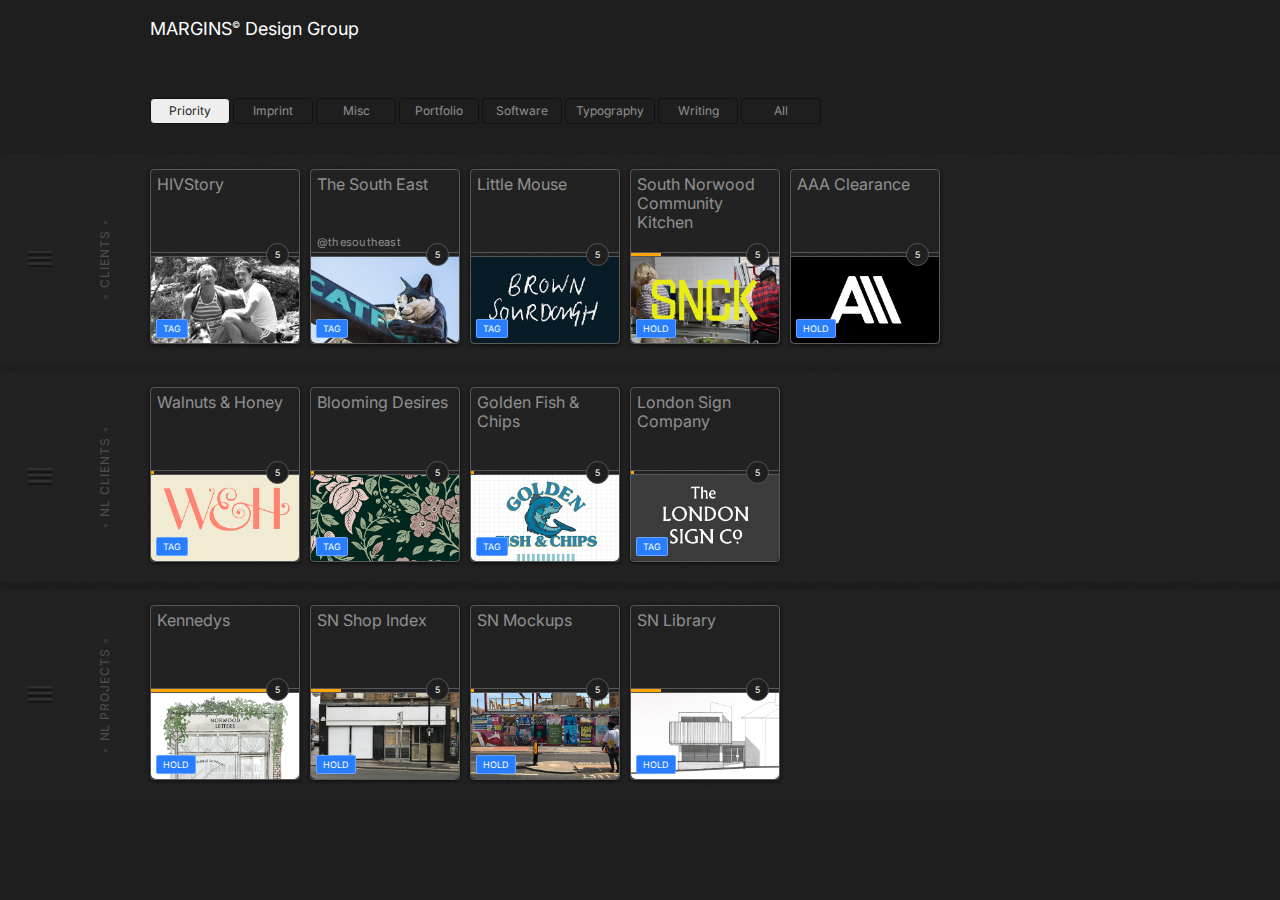
==== commit 2a8aeadd: "adds calendar" ====
--- a/index.html
+++ b/index.html
@@ -40,6 +40,23 @@
             <div class="panel-grip"><img src="assets/chrome/grip.png"></div>
             <div class="panel-title"><label>Clients</label></div>
             <div class="units">
+
+               <!-- UNIT -->
+               <a href="project/HIVStory.html" class="unit">
+                  <div class="top">
+                     <label class="project">HIVStory</label>
+                     <!-- <label class="detail">DETAIL</label> -->
+                     <label class="tag">TAG</label>
+                     <label class="points">5</label>
+                  </div>
+                  <div class="btm">
+                     <div class="progress">
+                        <div class="bar"></div>
+                     </div>
+                     <img src="units/client-hivstory.png">
+                  </div>
+               </a>
+
                <!-- UNIT -->
                <a href="#" class="unit">
                   <div class="top">
@@ -55,26 +72,12 @@
                      <img src="units/client-thesoutheast.png">
                   </div>
                </a>
-               <!-- UNIT -->
-               <a href="#" class="unit">
-                  <div class="top">
-                     <label class="project">HIVStory</label>
-                     <!-- <label class="detail">DETAIL</label> -->
-                     <label class="tag">TAG</label>
-                     <label class="points">5</label>
-                  </div>
-                  <div class="btm">
-                     <div class="progress">
-                        <div class="bar"></div>
-                     </div>
-                     <img src="units/client-hivstory.png">
-                  </div>
-               </a>
+
                <!-- UNIT -->
                <a href="#" class="unit">
                   <div class="top">
                      <label class="project">Little Mouse</label>
-                     <!-- <label class="detail">DETAIL</label> -->
+                     <label class="detail"></label>
                      <label class="tag">TAG</label>
                      <label class="points">5</label>
                   </div>
@@ -89,7 +92,7 @@
                <a href="#" class="unit">
                   <div class="top">
                      <label class="project">South Norwood Community Kitchen</label>
-                     <!-- <label class="detail">DETAIL</label> -->
+                     <label class="detail"></label>
                      <label class="tag">hold</label>
                      <label class="points">5</label>
                   </div>
@@ -103,7 +106,7 @@
                <a href="#" class="unit">
                   <div class="top">
                      <label class="project">AAA Clearance</label>
-                     <!-- <label class="detail">DETAIL</label> -->
+                     <label class="detail"></label>
                      <label class="tag">hold</label>
                      <label class="points">5</label>
                   </div>
@@ -125,7 +128,7 @@
                <a href="file:///Users/droom/GIT/nl-main/index.html" class="unit">
                   <div class="top">
                      <label class="project">Walnuts &amp; Honey</label>
-                     <!-- <label class="detail">DETAIL</label> -->
+                     <label class="detail"></label>
                      <label class="tag">TAG</label>
                      <label class="points">5</label>
                   </div>
@@ -167,7 +170,7 @@
                <a href="#" class="unit">
                   <div class="top">
                      <label class="project">London Sign Company</label>
-                     <!-- <label class="detail">DETAIL</label> -->
+                     <label class="detail"></label>
                      <label class="tag">TAG</label>
                      <label class="points">5</label>
                   </div>
@@ -190,8 +193,8 @@
             <div class="units">
                <a href="#" class="unit">
                   <div class="top">
-                     <label class="project">SN Visual Arts</label>
-                     <!-- <label class="detail">DETAIL</label> -->
+                     <label class="project">Kennedys</label>
+                     <label class="detail"></label>
                      <label class="tag">hold</label>
                      <label class="points">5</label>
                   </div>
--- a/css/chrome.css
+++ b/css/chrome.css
@@ -23,8 +23,21 @@
      vertical-align: super;
 
 }
- h1{
+header h1{
+/*     color: white;*/
+     margin: 20px 0 60px 150px;
+/*     font-size: 18px;*/
+}
+
+h1{
      color: white;
-     margin: 20px 0 60px 150px;
+/*     margin: 20px 0 60px 150px;*/
      font-size: 18px;
+}
+
+
+body.project header h1{
+    opacity: 0.4;
+    }
+
 }--- a/css/categories.css
+++ b/css/categories.css
@@ -9,27 +9,26 @@
  .categories li a{
      border: 1px solid #111;
      padding: 6px 10px;
-     border-radius: 7px;
+     border-radius: 4px;
      min-width: 80px;
      display: block;
      text-align: center;
-     transition: all 600ms ease;
+     transition: all 200ms ease;
 
 
 }
  .categories li a:hover{
      border: 1px solid #666;
-       background-color: #fff;
+       background-color: #ddd;
+     color: #222;
+
 
 }
  .categories li a.active{
      background-color: rgba(200,200,200,0.7);
      color: #222;
 
-       background-color: #fff;
+       background-color: #eee;
 
-      box-shadow:
-    0 0 2px 2px #fff,  /* inner white */
-    0 0 7px 5px #0ff; /* outer cyan */
 }
  --- a/css/unit.css
+++ b/css/unit.css
@@ -46,10 +46,11 @@
      border-width: 1px;
      border-style: solid;
      color: white;
-     color: #222;
+/*     color: #222;*/
      text-transform: uppercase;
 /*     mix-blend-mode: exclusion;*/
-     background-color: rgba(255, 255, 255, 1);
+/*     background-color: rgba(255, 255, 255, 1);*/
+     background-color: #297eff;
 }
 
  .unit .top .tag.gtm{
